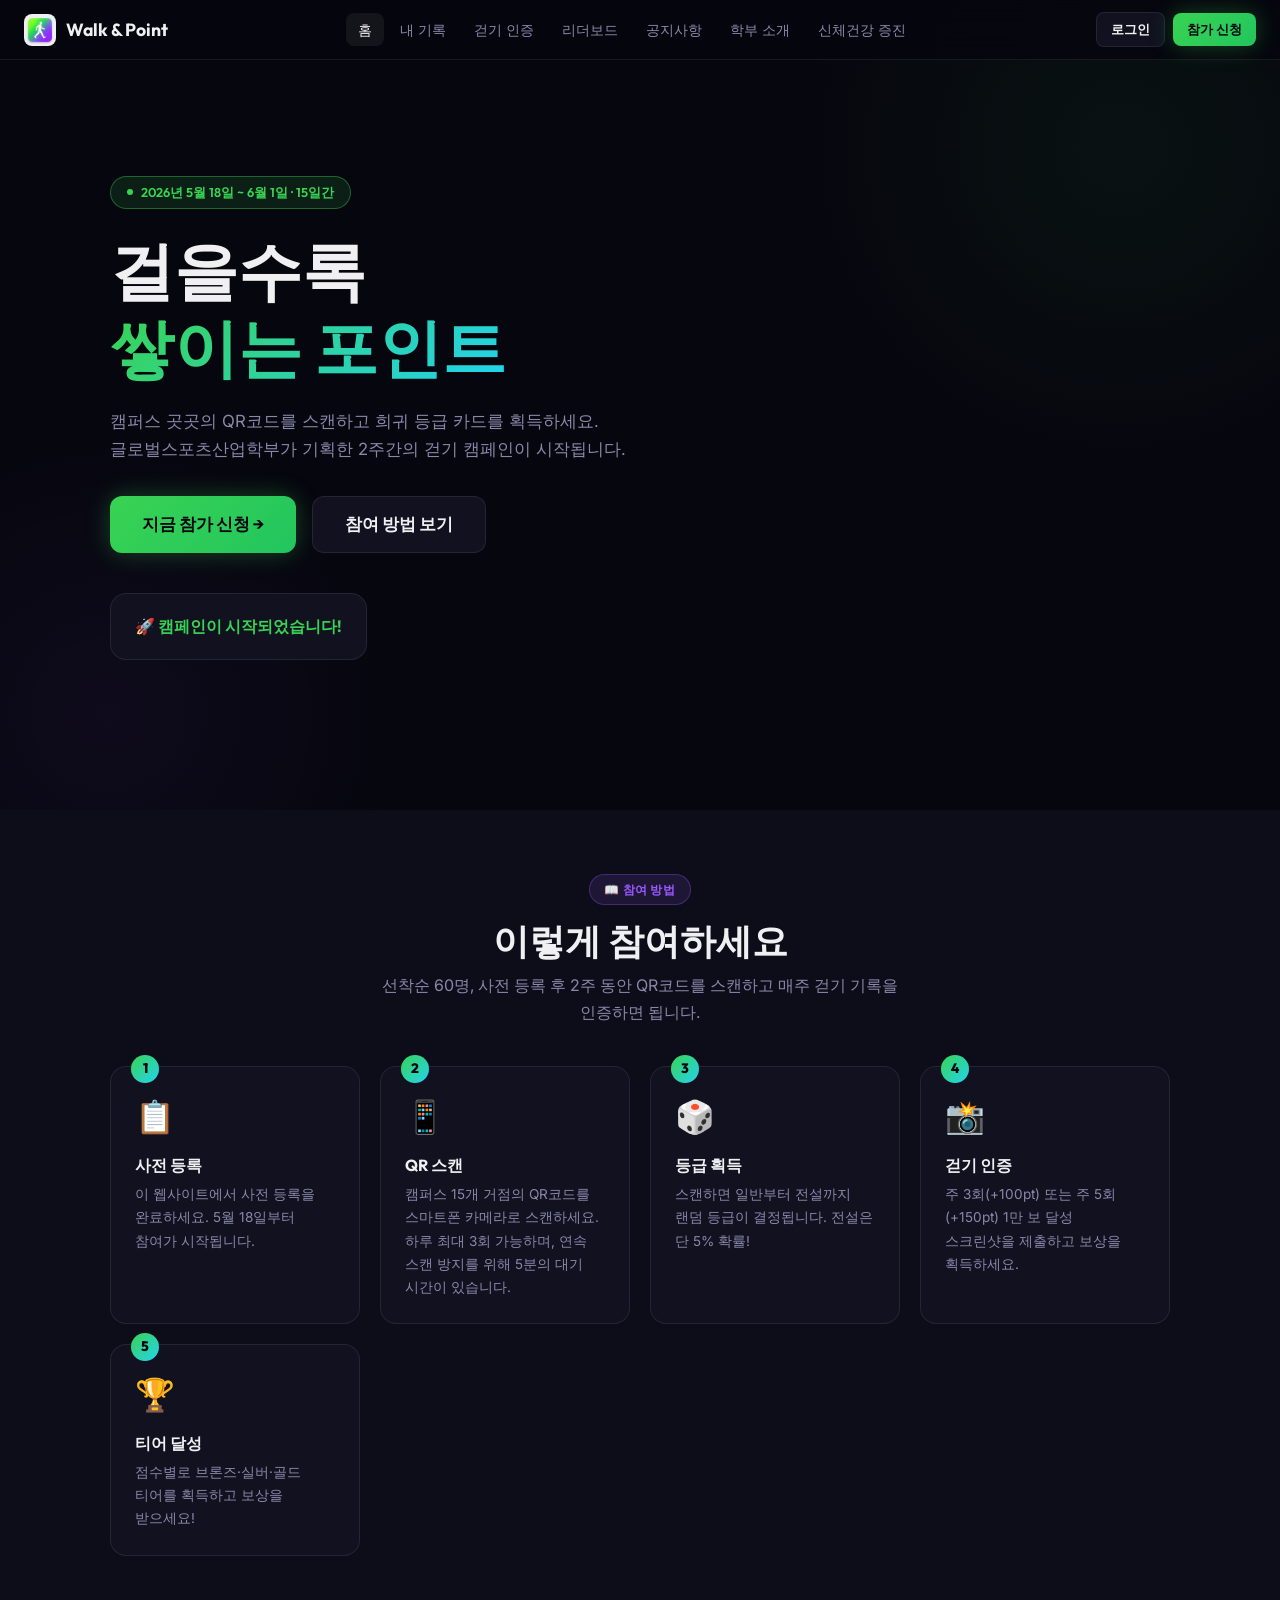
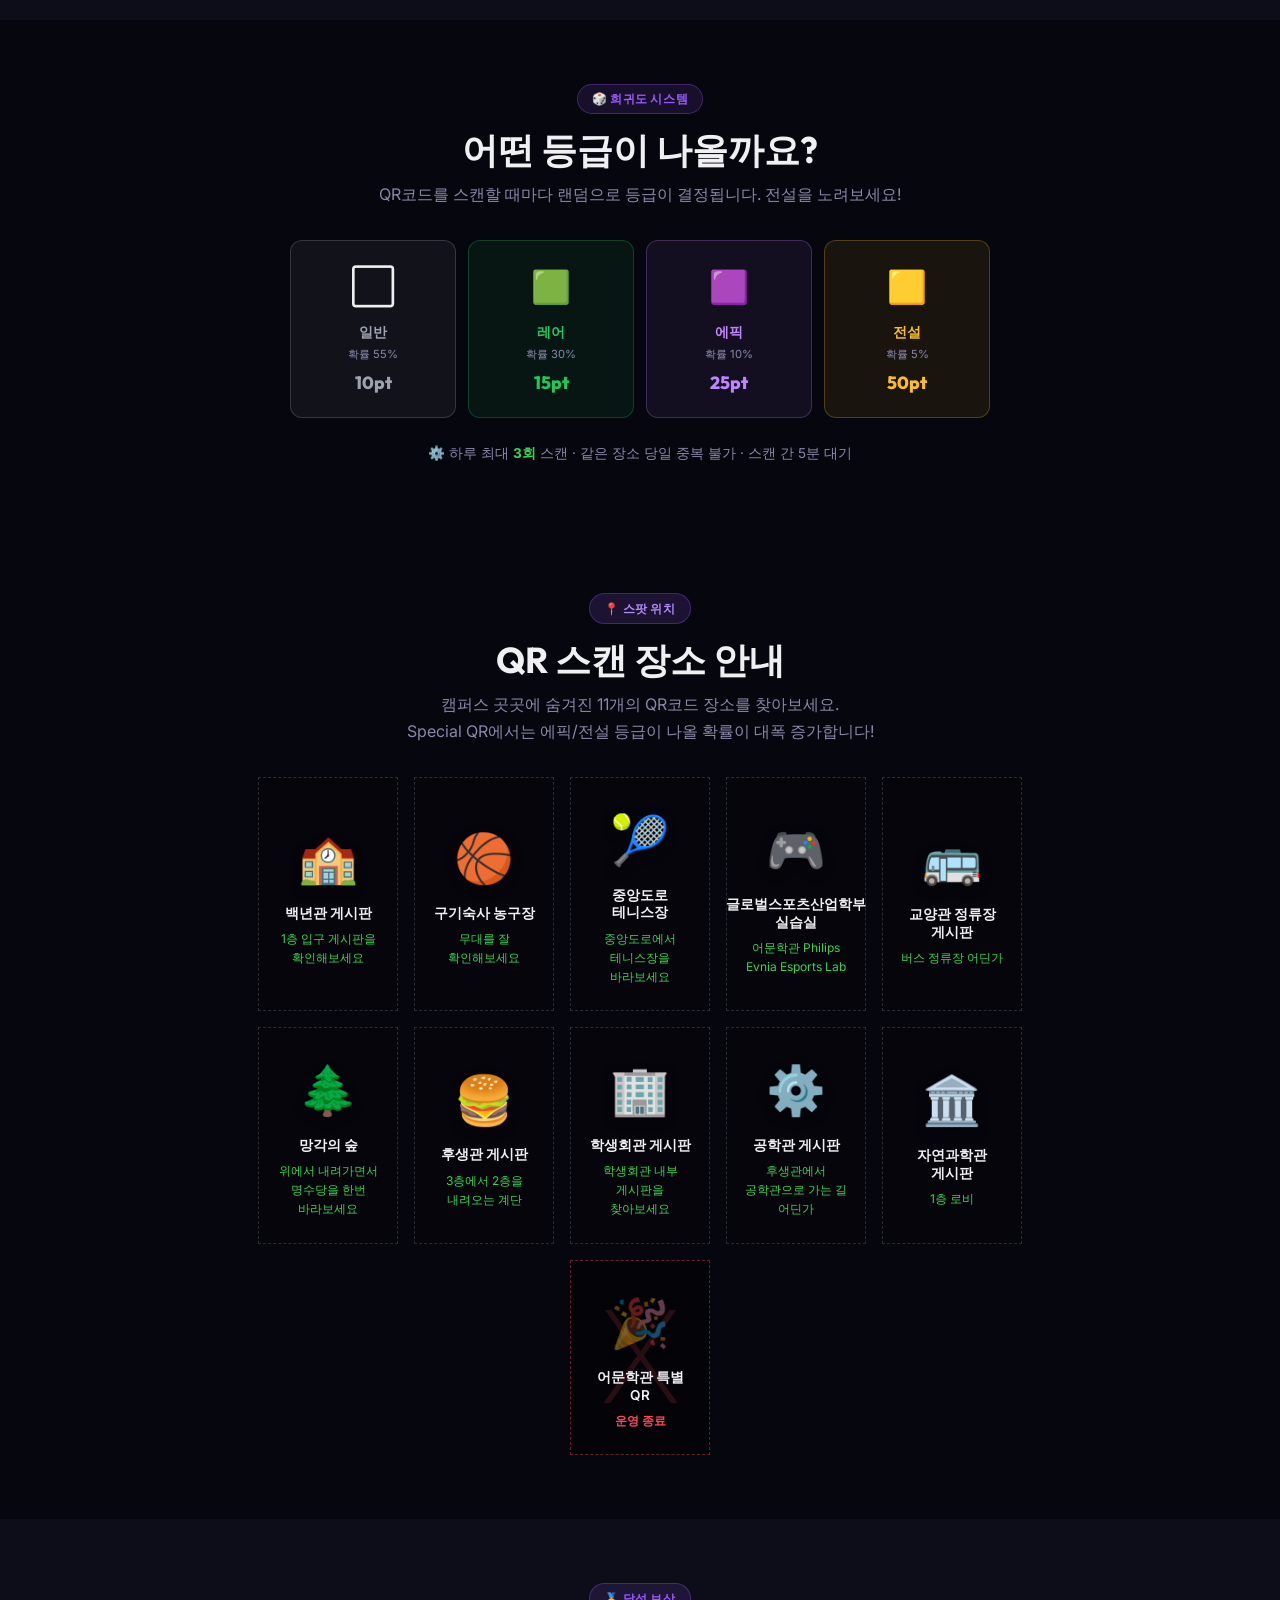
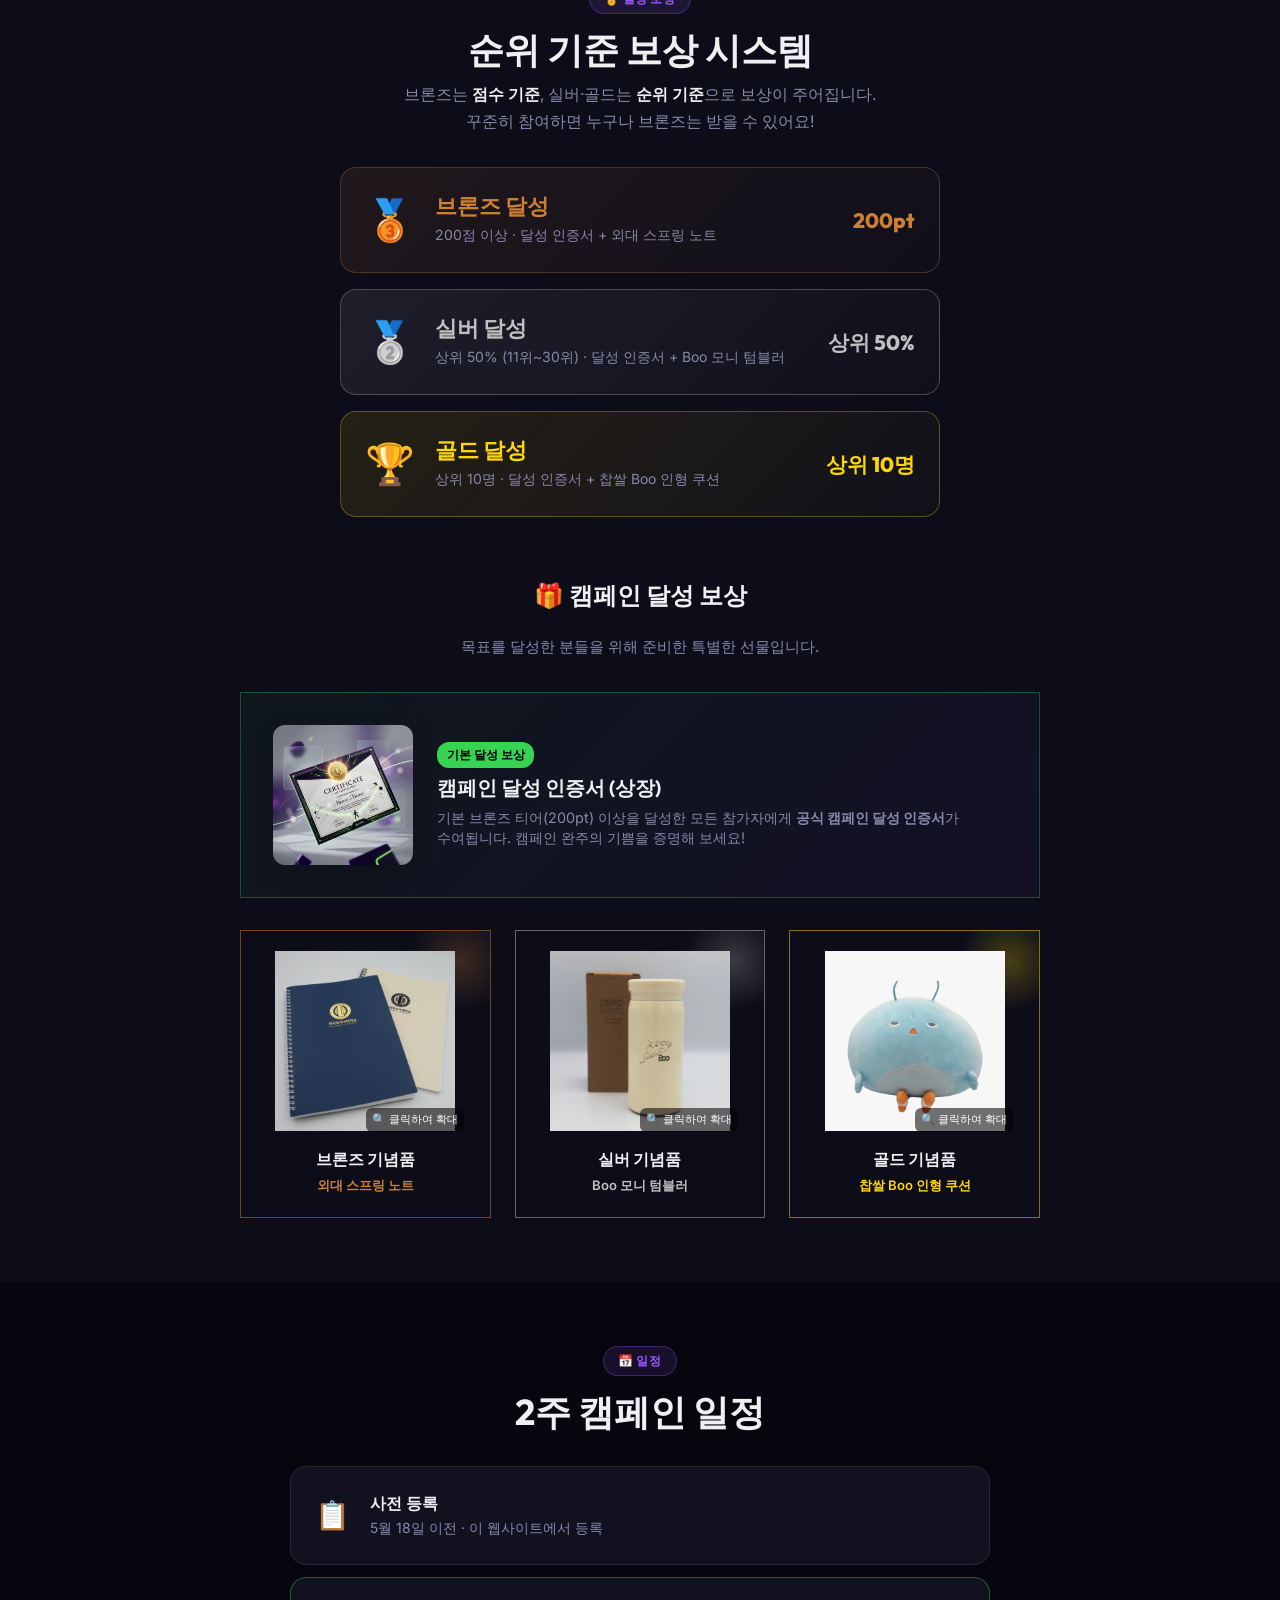
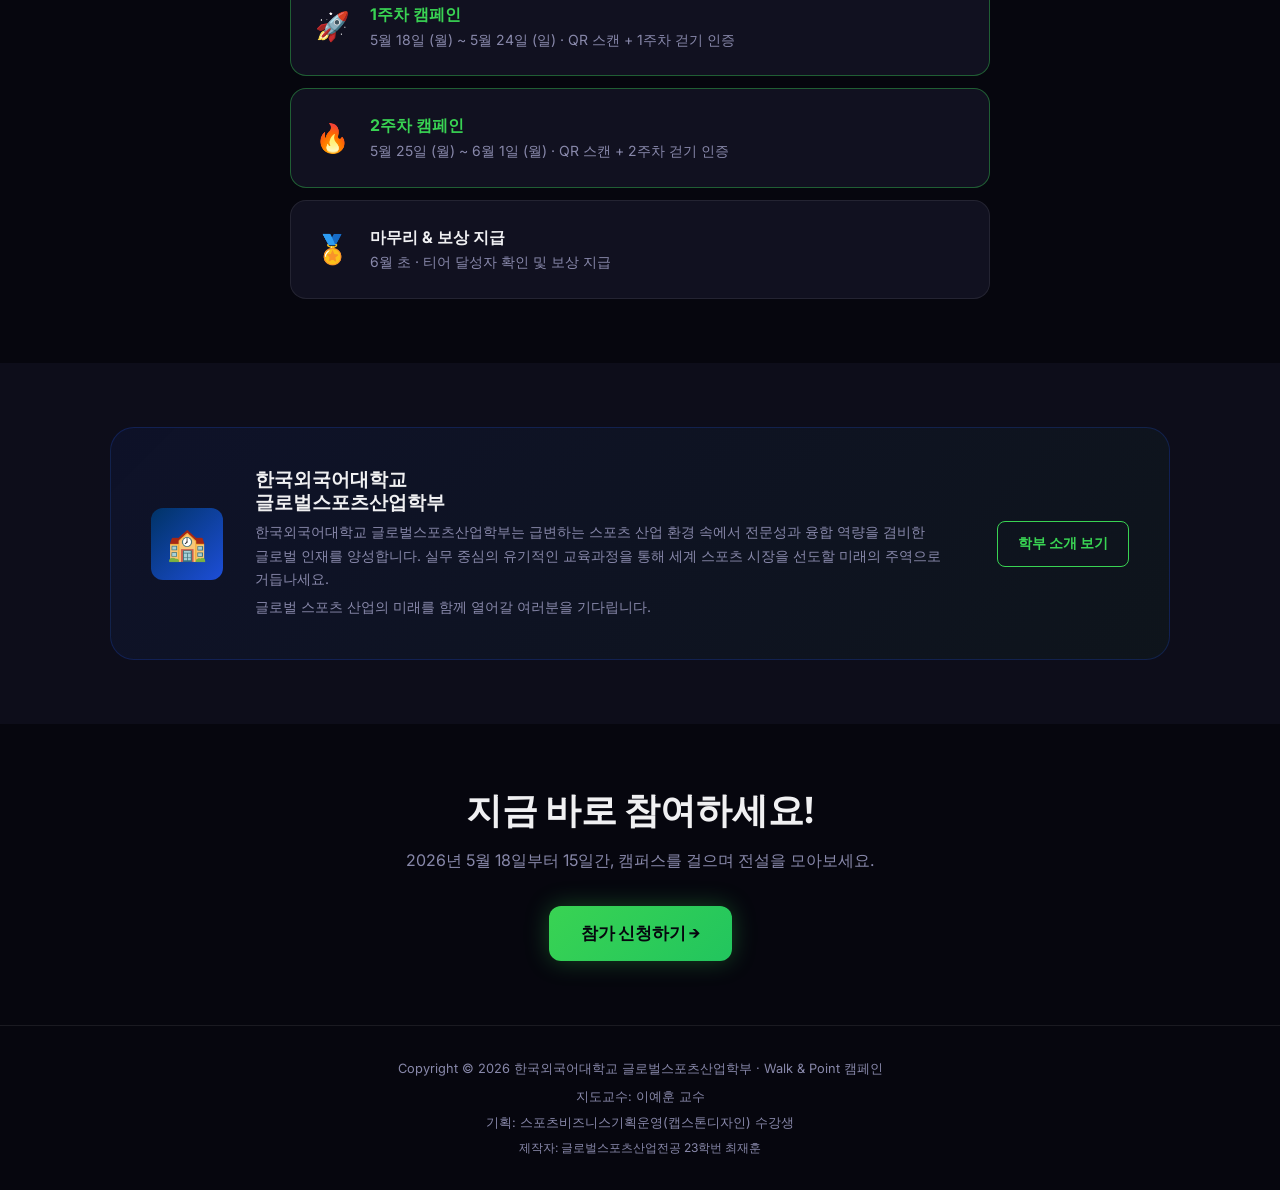
==== index.html @ 392f6599 "Extend campaign deadline from May 31st to June 1st KST" ====
<!DOCTYPE html>
<html lang="ko">

<head>
  <meta charset="UTF-8">
  <meta name="viewport" content="width=device-width, initial-scale=1.0">
  <title>Walk & Point — 글로벌스포츠산업학부 걷기 캠페인</title>
  <meta name="description" content="한국외국어대학교 글로벌스포츠산업학부가 기획한 캠퍼스 걷기 캠페인. QR코드를 모아 희귀 등급을 획득하세요!">
  <link rel="preconnect" href="https://fonts.googleapis.com">
  <link
    href="https://fonts.googleapis.com/css2?family=Outfit:wght@300;400;500;600;700;800;900&family=Inter:wght@400;500;600&display=swap"
    rel="stylesheet">
  <link rel="stylesheet" href="css/style.css">
</head>

<body>

  <!-- Navbar -->
  <nav class="navbar">
    <a href="index.html" class="nav-logo">
      <img src="assets/logo.png" alt="Walk & Point" class="nav-logo-img">
      <span>Walk &amp; Point</span>
    </a>
    <ul class="nav-links" id="nav-links">
      <li><a href="index.html">홈</a></li>
      <li><a href="dashboard.html">내 기록</a></li>
      <li><a href="proof.html">걷기 인증</a></li>
      <li><a href="participants.html">리더보드</a></li>
      <li><a href="notice.html">공지사항</a></li>
      <li><a href="about.html">학부 소개</a></li>
      <li><a href="health.html">신체건강 증진</a></li>
    </ul>
    <div class="nav-actions">
      <div id="nav-guest" style="display:flex;gap:0.5rem;align-items:center;">
        <a href="login.html" class="btn btn-secondary btn-sm">로그인</a>
        <a href="register.html" class="btn btn-primary btn-sm">참가 신청</a>
      </div>
      <div id="nav-user" class="hidden" style="display:flex;align-items:center;gap:0.75rem">
        <span class="nav-score-badge" id="nav-score">0pt</span>
        <span style="font-size:0.875rem;color:var(--text-secondary)" id="nav-name"></span>
        <button onclick="logout()" class="btn btn-secondary btn-sm">로그아웃</button>
      </div>
    </div>
    <button class="nav-toggle" id="nav-toggle" aria-label="메뉴">☰</button>
  </nav>

  <!-- Hero -->
  <section class="hero">
    <div class="container">
      <div class="hero-content">
        <div class="hero-tag">
          <span class="dot"></span>
          2026년 5월 18일 ~ 6월 1일 · 15일간
        </div>
        <h1>걸을수록<br><span class="highlight">쌓이는 포인트</span></h1>
        <p class="hero-desc">
          캠퍼스 곳곳의 QR코드를 스캔하고 희귀 등급 카드를 획득하세요.<br>
          글로벌스포츠산업학부가 기획한 2주간의 걷기 캠페인이 시작됩니다.
        </p>
        <div class="hero-actions">
          <a href="register.html" class="btn btn-primary btn-lg" id="hero-cta-btn">지금 참가 신청 →</a>
          <a href="#how-it-works" class="btn btn-secondary btn-lg">참여 방법 보기</a>
        </div>

        <!-- Countdown -->
        <div class="countdown-wrapper" id="countdown-wrapper">
          <span class="countdown-label">캠페인 시작까지</span>
          <div class="countdown-units">
            <div class="countdown-unit">
              <div class="cu-num" id="cd-days">--</div>
              <div class="cu-label">일</div>
            </div>
            <span class="countdown-sep">:</span>
            <div class="countdown-unit">
              <div class="cu-num" id="cd-hours">--</div>
              <div class="cu-label">시간</div>
            </div>
            <span class="countdown-sep">:</span>
            <div class="countdown-unit">
              <div class="cu-num" id="cd-mins">--</div>
              <div class="cu-label">분</div>
            </div>
            <span class="countdown-sep">:</span>
            <div class="countdown-unit">
              <div class="cu-num" id="cd-secs">--</div>
              <div class="cu-label">초</div>
            </div>
          </div>
        </div>
      </div>
    </div>
  </section>

  <!-- How it Works -->
  <section class="section" id="how-it-works" style="background:var(--bg-secondary)">
    <div class="container">
      <div class="section-header text-center" style="max-width:600px;margin:0 auto 2rem">
        <div class="section-tag">📖 참여 방법</div>
        <h2>이렇게 참여하세요</h2>
        <p>선착순 60명, 사전 등록 후 2주 동안 QR코드를 스캔하고 매주 걷기 기록을 인증하면 됩니다.</p>
      </div>
      <div class="how-grid">
        <div class="how-card">
          <div class="how-step">1</div>
          <div class="how-icon">📋</div>
          <h3>사전 등록</h3>
          <p>이 웹사이트에서 사전 등록을 완료하세요. 5월 18일부터 참여가 시작됩니다.</p>
        </div>
        <div class="how-card">
          <div class="how-step">2</div>
          <div class="how-icon">📱</div>
          <h3>QR 스캔</h3>
          <p>캠퍼스 15개 거점의 QR코드를 스마트폰 카메라로 스캔하세요. 하루 최대 3회 가능하며, 연속 스캔 방지를 위해 5분의 대기 시간이 있습니다.</p>
        </div>
        <div class="how-card">
          <div class="how-step">3</div>
          <div class="how-icon">🎲</div>
          <h3>등급 획득</h3>
          <p>스캔하면 일반부터 전설까지 랜덤 등급이 결정됩니다. 전설은 단 5% 확률!</p>
        </div>
        <div class="how-card">
          <div class="how-step">4</div>
          <div class="how-icon">📸</div>
          <h3>걷기 인증</h3>
          <p>주 3회(+100pt) 또는 주 5회(+150pt) 1만 보 달성 스크린샷을 제출하고 보상을 획득하세요.</p>
        </div>
        <div class="how-card">
          <div class="how-step">5</div>
          <div class="how-icon">🏆</div>
          <h3>티어 달성</h3>
          <p>점수별로 브론즈·실버·골드 티어를 획득하고 보상을 받으세요!</p>
        </div>
      </div>
    </div>
  </section>

  <!-- Rarity System -->
  <section class="section" id="rarity">
    <div class="container">
      <div class="section-header text-center" style="max-width:600px;margin:0 auto 2rem">
        <div class="section-tag">🎲 희귀도 시스템</div>
        <h2>어떤 등급이 나올까요?</h2>
        <p>QR코드를 스캔할 때마다 랜덤으로 등급이 결정됩니다. 전설을 노려보세요!</p>
      </div>
      <div class="rarity-grid">
        <div class="rarity-showcase-card rc-common">
          <span class="rc-emoji">⬜</span>
          <span class="rc-name">일반</span>
          <span class="rc-prob">확률 55%</span>
          <span class="rc-pts">10pt</span>
        </div>
        <div class="rarity-showcase-card rc-rare">
          <span class="rc-emoji">🟩</span>
          <span class="rc-name">레어</span>
          <span class="rc-prob">확률 30%</span>
          <span class="rc-pts">15pt</span>
        </div>
        <div class="rarity-showcase-card rc-epic">
          <span class="rc-emoji">🟪</span>
          <span class="rc-name">에픽</span>
          <span class="rc-prob">확률 10%</span>
          <span class="rc-pts">25pt</span>
        </div>
        <div class="rarity-showcase-card rc-legendary">
          <span class="rc-emoji">🟨</span>
          <span class="rc-name">전설</span>
          <span class="rc-prob">확률 5%</span>
          <span class="rc-pts">50pt</span>
        </div>
      </div>
      <p style="text-align:center;margin-top:1.5rem;font-size:0.85rem">
        ⚙️ 하루 최대 <strong style="color:var(--green)">3회</strong> 스캔 · 같은 장소 당일 중복 불가 · 스캔 간 5분 대기
      </p>
    </div>
  </section>

  <!-- QR Scan Locations (Teaser) -->
  <section class="section">
    <div class="container">
      <div class="section-header text-center" style="max-width:600px;margin:0 auto 2rem">
        <div class="section-tag"
          style="background:rgba(155,89,255,0.15);color:#b28cf9;border:1px solid rgba(155,89,255,0.3)">📍 스팟 위치</div>
        <h2>QR 스캔 장소 안내</h2>
        <p>캠퍼스 곳곳에 숨겨진 11개의 QR코드 장소를 찾아보세요.<br>Special QR에서는 에픽/전설 등급이 나올 확률이 대폭 증가합니다!</p>
      </div>

      <div
        style="display: flex; flex-wrap: wrap; justify-content: center; gap: 1rem; max-width: 850px; margin: 0 auto;">

        <!-- Spot 01 -->
        <div class="glass-panel"
          style="width: 140px; padding: 1.5rem 1rem; text-align: center; border: 1px dashed rgba(255,255,255,0.15); display: flex; flex-direction: column; justify-content: center; align-items: center; min-height: 130px; background: rgba(0,0,0,0.2);">
          <div style="font-size: 3rem; margin-bottom: 0.5rem; filter: drop-shadow(0 4px 6px rgba(0,0,0,0.3));">🏫</div>
          <div style="font-size: 0.85rem; font-weight: 600; color: var(--text-primary); line-height: 1.3;">백년관 게시판</div>
          <div style="font-size: 0.75rem; color: var(--green); margin-top: 0.4rem; word-break: keep-all;">1층 입구 게시판을 확인해보세요</div>
        </div>
        <!-- Spot 02 -->
        <div class="glass-panel"
          style="width: 140px; padding: 1.5rem 1rem; text-align: center; border: 1px dashed rgba(255,255,255,0.15); display: flex; flex-direction: column; justify-content: center; align-items: center; min-height: 130px; background: rgba(0,0,0,0.2);">
          <div style="font-size: 3rem; margin-bottom: 0.5rem; filter: drop-shadow(0 4px 6px rgba(0,0,0,0.3));">🏀</div>
          <div style="font-size: 0.85rem; font-weight: 600; color: var(--text-primary); line-height: 1.3;">구기숙사 농구장</div>
          <div style="font-size: 0.75rem; color: var(--green); margin-top: 0.4rem; word-break: keep-all;">무대를 잘 확인해보세요</div>
        </div>
        <!-- Spot 03 -->
        <div class="glass-panel"
          style="width: 140px; padding: 1.5rem 1rem; text-align: center; border: 1px dashed rgba(255,255,255,0.15); display: flex; flex-direction: column; justify-content: center; align-items: center; min-height: 130px; background: rgba(0,0,0,0.2);">
          <div style="font-size: 3rem; margin-bottom: 0.5rem; filter: drop-shadow(0 4px 6px rgba(0,0,0,0.3));">🎾</div>
          <div style="font-size: 0.85rem; font-weight: 600; color: var(--text-primary); line-height: 1.3;">중앙도로 테니스장</div>
          <div style="font-size: 0.75rem; color: var(--green); margin-top: 0.4rem; word-break: keep-all;">중앙도로에서 테니스장을 바라보세요</div>
        </div>
        <!-- Spot 04 -->
        <div class="glass-panel"
          style="width: 140px; padding: 1.5rem 1rem; text-align: center; border: 1px dashed rgba(255,255,255,0.15); display: flex; flex-direction: column; justify-content: center; align-items: center; min-height: 130px; background: rgba(0,0,0,0.2);">
          <div style="font-size: 3rem; margin-bottom: 0.5rem; filter: drop-shadow(0 4px 6px rgba(0,0,0,0.3));">🎮</div>
          <div style="font-size: 0.85rem; font-weight: 600; color: var(--text-primary); line-height: 1.3;">글로벌스포츠산업학부<br>실습실</div>
          <div style="font-size: 0.75rem; color: var(--green); margin-top: 0.4rem; word-break: keep-all;">어문학관 Philips Evnia Esports Lab</div>
        </div>
        <!-- Spot 05 -->
        <div class="glass-panel"
          style="width: 140px; padding: 1.5rem 1rem; text-align: center; border: 1px dashed rgba(255,255,255,0.15); display: flex; flex-direction: column; justify-content: center; align-items: center; min-height: 130px; background: rgba(0,0,0,0.2);">
          <div style="font-size: 3rem; margin-bottom: 0.5rem; filter: drop-shadow(0 4px 6px rgba(0,0,0,0.3));">🚌</div>
          <div style="font-size: 0.85rem; font-weight: 600; color: var(--text-primary); line-height: 1.3;">교양관 정류장 게시판</div>
          <div style="font-size: 0.75rem; color: var(--green); margin-top: 0.4rem; word-break: keep-all;">버스 정류장 어딘가</div>
        </div>
        <!-- Spot 06 -->
        <div class="glass-panel"
          style="width: 140px; padding: 1.5rem 1rem; text-align: center; border: 1px dashed rgba(255,255,255,0.15); display: flex; flex-direction: column; justify-content: center; align-items: center; min-height: 130px; background: rgba(0,0,0,0.2);">
          <div style="font-size: 3rem; margin-bottom: 0.5rem; filter: drop-shadow(0 4px 6px rgba(0,0,0,0.3));">🌲</div>
          <div style="font-size: 0.85rem; font-weight: 600; color: var(--text-primary); line-height: 1.3;">망각의 숲</div>
          <div style="font-size: 0.75rem; color: var(--green); margin-top: 0.4rem; word-break: keep-all;">위에서 내려가면서 명수당을 한번 바라보세요</div>
        </div>
        <!-- Spot 07 -->
        <div class="glass-panel"
          style="width: 140px; padding: 1.5rem 1rem; text-align: center; border: 1px dashed rgba(255,255,255,0.15); display: flex; flex-direction: column; justify-content: center; align-items: center; min-height: 130px; background: rgba(0,0,0,0.2);">
          <div style="font-size: 3rem; margin-bottom: 0.5rem; filter: drop-shadow(0 4px 6px rgba(0,0,0,0.3));">🍔</div>
          <div style="font-size: 0.85rem; font-weight: 600; color: var(--text-primary); line-height: 1.3;">후생관 게시판</div>
          <div style="font-size: 0.75rem; color: var(--green); margin-top: 0.4rem; word-break: keep-all;">3층에서 2층을 내려오는 계단</div>
        </div>
        <!-- Spot 08 -->
        <div class="glass-panel"
          style="width: 140px; padding: 1.5rem 1rem; text-align: center; border: 1px dashed rgba(255,255,255,0.15); display: flex; flex-direction: column; justify-content: center; align-items: center; min-height: 130px; background: rgba(0,0,0,0.2);">
          <div style="font-size: 3rem; margin-bottom: 0.5rem; filter: drop-shadow(0 4px 6px rgba(0,0,0,0.3));">🏢</div>
          <div style="font-size: 0.85rem; font-weight: 600; color: var(--text-primary); line-height: 1.3;">학생회관 게시판</div>
          <div style="font-size: 0.75rem; color: var(--green); margin-top: 0.4rem; word-break: keep-all;">학생회관 내부 게시판을 찾아보세요</div>
        </div>
        <!-- Spot 09 -->
        <div class="glass-panel"
          style="width: 140px; padding: 1.5rem 1rem; text-align: center; border: 1px dashed rgba(255,255,255,0.15); display: flex; flex-direction: column; justify-content: center; align-items: center; min-height: 130px; background: rgba(0,0,0,0.2);">
          <div style="font-size: 3rem; margin-bottom: 0.5rem; filter: drop-shadow(0 4px 6px rgba(0,0,0,0.3));">⚙️</div>
          <div style="font-size: 0.85rem; font-weight: 600; color: var(--text-primary); line-height: 1.3;">공학관 게시판</div>
          <div style="font-size: 0.75rem; color: var(--green); margin-top: 0.4rem; word-break: keep-all;">후생관에서 공학관으로 가는 길 어딘가</div>
        </div>
        <!-- Spot 10 -->
        <div class="glass-panel"
          style="width: 140px; padding: 1.5rem 1rem; text-align: center; border: 1px dashed rgba(255,255,255,0.15); display: flex; flex-direction: column; justify-content: center; align-items: center; min-height: 130px; background: rgba(0,0,0,0.2);">
          <div style="font-size: 3rem; margin-bottom: 0.5rem; filter: drop-shadow(0 4px 6px rgba(0,0,0,0.3));">🏛️</div>
          <div style="font-size: 0.85rem; font-weight: 600; color: var(--text-primary); line-height: 1.3;">자연과학관 게시판</div>
          <div style="font-size: 0.75rem; color: var(--green); margin-top: 0.4rem; word-break: keep-all;">1층 로비</div>
        </div>
        <!-- Spot 11 (Special QR - 어문학관 특별 QR) -->
        <div class="glass-panel" id="spot-11-card"
          style="position: relative; width: 140px; padding: 1.5rem 1rem; text-align: center; border: 1px dashed rgba(255,255,255,0.15); display: flex; flex-direction: column; justify-content: center; align-items: center; min-height: 130px; background: rgba(0,0,0,0.2); overflow: hidden; transition: all 0.3s ease;">
          <div id="spot-11-bg-x" style="position: absolute; font-size: 8rem; font-weight: 200; color: rgba(255,71,87,0.15); line-height: 1; pointer-events: none; user-select: none; display: none;">X</div>
          <div style="font-size: 3rem; margin-bottom: 0.5rem; filter: drop-shadow(0 4px 6px rgba(0,0,0,0.3));" id="spot-11-emoji">🔥</div>
          <div style="font-size: 0.85rem; font-weight: 600; color: var(--text-primary); line-height: 1.3; position: relative; z-index: 1;" id="spot-11-name">어문학관 특별 QR</div>
          <div style="font-size: 0.75rem; color: var(--green); font-weight: bold; margin-top: 0.4rem; word-break: keep-all; position: relative; z-index: 1;" id="spot-11-status">로딩 중...</div>
        </div>

      </div>
    </div>
  </section>

  <!-- Achievement Tiers -->

  <section class="section" style="background:var(--bg-secondary)">
    <div class="container">
      <div class="section-header text-center" style="max-width:600px;margin:0 auto 2rem">
        <div class="section-tag">🏅 달성 보상</div>
        <h2>순위 기준 보상 시스템</h2>
        <p>브론즈는 <strong style="color:var(--text-primary)">점수 기준</strong>, 실버·골드는 <strong
            style="color:var(--text-primary)">순위 기준</strong>으로 보상이 주어집니다.<br>꾸준히 참여하면 누구나 브론즈는 받을 수 있어요!</p>
      </div>
      <div style="max-width:600px;margin:0 auto;display:flex;flex-direction:column;gap:1rem">
        <div class="tier-info-card"
          style="background:linear-gradient(135deg,rgba(205,127,50,0.1),rgba(205,127,50,0.02));border:1px solid rgba(205,127,50,0.3);border-radius:16px;padding:1.25rem 1.5rem;display:flex;align-items:center;gap:1.25rem">
          <span style="font-size:2.5rem">🥉</span>
          <div>
            <h3 style="color:#cd7f32;margin-bottom:0.2rem">브론즈 달성</h3>
            <p style="margin:0;font-size:0.875rem">200점 이상 · 달성 인증서 + 외대 스프링 노트</p>
          </div>
          <span
            style="margin-left:auto;font-family:'Outfit',sans-serif;font-weight:800;font-size:1.3rem;color:#cd7f32">200pt</span>
        </div>
        <div class="tier-info-card"
          style="background:linear-gradient(135deg,rgba(192,192,192,0.1),rgba(192,192,192,0.02));border:1px solid rgba(192,192,192,0.3);border-radius:16px;padding:1.25rem 1.5rem;display:flex;align-items:center;gap:1.25rem">
          <span style="font-size:2.5rem">🥈</span>
          <div>
            <h3 style="color:#c0c0c0;margin-bottom:0.2rem">실버 달성</h3>
            <p style="margin:0;font-size:0.875rem">상위 50% (11위~30위) · 달성 인증서 + Boo 모니 텀블러</p>
          </div>
          <span
            style="margin-left:auto;font-family:'Outfit',sans-serif;font-weight:800;font-size:1.3rem;color:#c0c0c0">상위
            50%</span>
        </div>
        <div class="tier-info-card"
          style="background:linear-gradient(135deg,rgba(255,215,0,0.1),rgba(255,215,0,0.02));border:1px solid rgba(255,215,0,0.3);border-radius:16px;padding:1.25rem 1.5rem;display:flex;align-items:center;gap:1.25rem">
          <span style="font-size:2.5rem">🏆</span>
          <div>
            <h3 style="color:#ffd700;margin-bottom:0.2rem">골드 달성</h3>
            <p style="margin:0;font-size:0.875rem">상위 10명 · 달성 인증서 + 찹쌀 Boo 인형 쿠션</p>
          </div>
          <span
            style="margin-left:auto;font-family:'Outfit',sans-serif;font-weight:800;font-size:1.3rem;color:#ffd700">상위
            10명</span>
        </div>
      </div>

      <!-- Souvenirs Placeholder Section -->
      <div style="max-width:800px;margin:4rem auto 0;text-align:center;">
        <h3 style="margin-bottom: 1.5rem; color: var(--text-primary); font-size: 1.5rem;">🎁 캠페인 달성 보상</h3>
        <p style="color: var(--text-secondary); margin-bottom: 2rem; font-size: 0.95rem;">목표를 달성한 분들을 위해 준비한 특별한 선물입니다.
        </p>

        <!-- Certificate Banner -->
        <div class="glass-panel"
          style="margin-bottom: 2rem; border: 1px solid rgba(57,211,83,0.3); padding: 2rem; display: flex; align-items: center; justify-content: center; gap: 1.5rem; background: linear-gradient(135deg, rgba(57,211,83,0.05), rgba(155,89,255,0.05)); text-align: left; flex-wrap: wrap;">
          <img src="assets/certificate.png" alt="캠페인 달성 인증서"
            style="width: 140px; height: auto; border-radius: 12px; box-shadow: 0 8px 24px rgba(0,0,0,0.15); object-fit: cover;">
          <div style="flex: 1; min-width: 250px;">
            <div
              style="display: inline-block; background: var(--green); color: #000; font-size: 0.75rem; font-weight: 700; padding: 0.2rem 0.6rem; border-radius: 12px; margin-bottom: 0.5rem;">
              기본 달성 보상</div>
            <h4 style="font-size: 1.25rem; margin-bottom: 0.5rem; color: var(--text-primary);">캠페인 달성 인증서 (상장)</h4>
            <p style="font-size: 0.9rem; color: var(--text-secondary); margin: 0; line-height: 1.4;">기본 브론즈 티어(200pt)
              이상을 달성한 모든 참가자에게 <strong>공식 캠페인 달성 인증서</strong>가 수여됩니다. 캠페인 완주의 기쁨을 증명해 보세요!</p>
          </div>
        </div>

        <div style="display: grid; grid-template-columns: repeat(auto-fit, minmax(220px, 1fr)); gap: 1.5rem;">

          <!-- 브론즈: 외대 스프링 노트 실물 이미지 + 라이트박스 -->
          <div class="glass-panel"
            style="border: 1px solid rgba(205,127,50,0.5); padding: 1.25rem; display: flex; flex-direction: column; align-items: center; justify-content: center; position: relative; overflow: hidden; cursor: pointer;"
            onclick="openLightbox('assets/spring_note.jpg', '외대 스프링 노트 — 브론즈 기념품')" title="클릭하여 크게 보기">
            <div
              style="position:absolute; top:-20px; right:-20px; width:100px; height:100px; background:radial-gradient(circle, rgba(205,127,50,0.25) 0%, transparent 70%);">
            </div>
            <div style="position:relative;width:100%;margin-bottom:0.75rem;">
              <img src="assets/spring_note.jpg" alt="외대 스프링 노트 브론즈 기념품"
                style="width:100%;max-height:180px;object-fit:contain;border-radius:10px;transition:transform 0.25s,filter 0.25s;"
                onmouseover="this.style.transform='scale(1.04)';this.style.filter='brightness(1.08)'"
                onmouseout="this.style.transform='scale(1)';this.style.filter='none'">
              <div
                style="position:absolute;bottom:6px;right:6px;background:rgba(0,0,0,0.55);border-radius:6px;padding:3px 6px;font-size:0.7rem;color:#fff;pointer-events:none;">
                🔍 클릭하여 확대</div>
            </div>
            <h4 style="margin-bottom:0.3rem;color:var(--text-primary);">브론즈 기념품</h4>
            <p style="font-size:0.82rem;color:#cd7f32;font-weight:600;margin:0;">외대 스프링 노트</p>
          </div>

          <!-- 실버: Boo 모니 텀블러 실물 이미지 + 라이트박스 -->
          <div class="glass-panel"
            style="border: 1px solid rgba(192,192,192,0.5); padding: 1.25rem; display: flex; flex-direction: column; align-items: center; justify-content: center; position: relative; overflow: hidden; cursor: pointer;"
            onclick="openLightbox('assets/tumbler.jpg', 'Boo 모니 텀블러 — 실버 기념품')" title="클릭하여 크게 보기">
            <div
              style="position:absolute; top:-20px; right:-20px; width:100px; height:100px; background:radial-gradient(circle, rgba(192,192,192,0.25) 0%, transparent 70%);">
            </div>
            <div style="position:relative;width:100%;margin-bottom:0.75rem;">
              <img src="assets/tumbler.jpg" alt="Boo 모니 텀블러 실버 기념품"
                style="width:100%;max-height:180px;object-fit:contain;border-radius:10px;transition:transform 0.25s,filter 0.25s;"
                onmouseover="this.style.transform='scale(1.04)';this.style.filter='brightness(1.08)'"
                onmouseout="this.style.transform='scale(1)';this.style.filter='none'">
              <div
                style="position:absolute;bottom:6px;right:6px;background:rgba(0,0,0,0.55);border-radius:6px;padding:3px 6px;font-size:0.7rem;color:#fff;pointer-events:none;">
                🔍 클릭하여 확대</div>
            </div>
            <h4 style="margin-bottom:0.3rem;color:var(--text-primary);">실버 기념품</h4>
            <p style="font-size:0.82rem;color:#c0c0c0;font-weight:600;margin:0;">Boo 모니 텀블러</p>
          </div>

          <!-- 골드: 찹쌀 Boo 인형 쿠션 실물 이미지 + 라이트박스 -->
          <div class="glass-panel"
            style="border: 1px solid rgba(255,215,0,0.5); padding: 1.25rem; display: flex; flex-direction: column; align-items: center; justify-content: center; position: relative; overflow: hidden; cursor: pointer;"
            onclick="openLightbox('assets/cushion.jpg', '찹쌀 Boo 인형 쿠션 — 골드 기념품')" title="클릭하여 크게 보기">
            <div
              style="position:absolute; top:-20px; right:-20px; width:100px; height:100px; background:radial-gradient(circle, rgba(255,215,0,0.25) 0%, transparent 70%);">
            </div>
            <div style="position:relative;width:100%;margin-bottom:0.75rem;">
              <img src="assets/cushion.jpg" alt="찹쌀 Boo 인형 쿠션 골드 기념품"
                style="width:100%;max-height:180px;object-fit:contain;border-radius:10px;transition:transform 0.25s,filter 0.25s;"
                onmouseover="this.style.transform='scale(1.04)';this.style.filter='brightness(1.08)'"
                onmouseout="this.style.transform='scale(1)';this.style.filter='none'">
              <div
                style="position:absolute;bottom:6px;right:6px;background:rgba(0,0,0,0.55);border-radius:6px;padding:3px 6px;font-size:0.7rem;color:#fff;pointer-events:none;">
                🔍 클릭하여 확대</div>
            </div>
            <h4 style="margin-bottom:0.3rem;color:var(--text-primary);">골드 기념품</h4>
            <p style="font-size:0.82rem;color:#ffd700;font-weight:600;margin:0;">찹쌀 Boo 인형 쿠션</p>
          </div>

        </div>

        <!-- 라이트박스 오버레이 -->
        <div id="lightbox-overlay" onclick="closeLightbox()" style="
          display:none;position:fixed;inset:0;z-index:9999;
          background:rgba(0,0,0,0.88);
          align-items:center;justify-content:center;
          cursor:zoom-out;backdrop-filter:blur(6px);">
          <div style="position:relative;max-width:90vw;max-height:90vh;" onclick="event.stopPropagation()">
            <img id="lightbox-img" src="" alt=""
              style="max-width:90vw;max-height:82vh;object-fit:contain;border-radius:16px;box-shadow:0 24px 80px rgba(0,0,0,0.6);animation:lbFadeIn 0.25s ease;">
            <p id="lightbox-caption"
              style="text-align:center;color:rgba(255,255,255,0.75);font-size:0.9rem;margin-top:0.75rem;"></p>
            <button onclick="closeLightbox()" style="
              position:absolute;top:-14px;right:-14px;
              width:32px;height:32px;border-radius:50%;
              background:#333;border:2px solid rgba(255,255,255,0.2);
              color:#fff;font-size:1rem;cursor:pointer;
              display:flex;align-items:center;justify-content:center;line-height:1;">✕</button>
          </div>
        </div>
        <style>
          @keyframes lbFadeIn {
            from {
              opacity: 0;
              transform: scale(0.92);
            }

            to {
              opacity: 1;
              transform: scale(1);
            }
          }
        </style>

      </div>
    </div>
  </section>

  <!-- Schedule -->
  <section class="section">
    <div class="container">
      <div class="section-header text-center" style="max-width:560px;margin:0 auto 2rem">
        <div class="section-tag">📅 일정</div>
        <h2>2주 캠페인 일정</h2>
      </div>
      <div style="max-width:700px;margin:0 auto;display:flex;flex-direction:column;gap:0.75rem">
        <div class="card" style="display:flex;align-items:center;gap:1.25rem">
          <span style="font-size:1.75rem;flex-shrink:0">📋</span>
          <div><strong>사전 등록</strong>
            <p style="margin:0;font-size:0.875rem">5월 18일 이전 · 이 웹사이트에서 등록</p>
          </div>
        </div>
        <div class="card" style="display:flex;align-items:center;gap:1.25rem;border-color:var(--border-active)">
          <span style="font-size:1.75rem;flex-shrink:0">🚀</span>
          <div><strong style="color:var(--green)">1주차 캠페인</strong>
            <p style="margin:0;font-size:0.875rem">5월 18일 (월) ~ 5월 24일 (일) · QR 스캔 + 1주차 걷기 인증</p>
          </div>
        </div>
        <div class="card" style="display:flex;align-items:center;gap:1.25rem;border-color:var(--border-active)">
          <span style="font-size:1.75rem;flex-shrink:0">🔥</span>
          <div><strong style="color:var(--green)">2주차 캠페인</strong>
            <p style="margin:0;font-size:0.875rem">5월 25일 (월) ~ 6월 1일 (월) · QR 스캔 + 2주차 걷기 인증</p>
          </div>
        </div>
        <div class="card" style="display:flex;align-items:center;gap:1.25rem">
          <span style="font-size:1.75rem;flex-shrink:0">🏅</span>
          <div><strong>마무리 & 보상 지급</strong>
            <p style="margin:0;font-size:0.875rem">6월 초 · 티어 달성자 확인 및 보상 지급</p>
          </div>
        </div>
      </div>
    </div>
  </section>

  <!-- Faculty Promo -->
  <section class="section" style="background:var(--bg-secondary)">
    <div class="container">
      <div class="faculty-banner">
        <div class="faculty-logo">🏫</div>
        <div class="faculty-info" style="flex:1">
          <h3>한국외국어대학교<br>글로벌스포츠산업학부</h3>
          <p>한국외국어대학교 글로벌스포츠산업학부는 급변하는 스포츠 산업 환경 속에서 전문성과 융합 역량을 겸비한 글로벌 인재를 양성합니다. 실무 중심의 유기적인 교육과정을 통해 세계 스포츠 시장을 선도할
            미래의 주역으로 거듭나세요.</p>
          <p class="faculty-sub">글로벌 스포츠 산업의 미래를 함께 열어갈 여러분을 기다립니다.</p>
        </div>
        <a href="about.html" class="btn btn-outline" style="flex-shrink:0">학부 소개 보기</a>
      </div>
    </div>
  </section>

  <!-- CTA -->
  <section class="section">
    <div class="container" style="text-align:center">
      <h2 style="margin-bottom:1rem">지금 바로 참여하세요!</h2>
      <p style="margin-bottom:2rem;max-width:480px;margin-left:auto;margin-right:auto">
        2026년 5월 18일부터 15일간, 캠퍼스를 걸으며 전설을 모아보세요.
      </p>
      <a href="register.html" class="btn btn-primary btn-lg">참가 신청하기 →</a>
    </div>
  </section>

  <footer>
    <div class="container">
      <p>Copyright © 2026 한국외국어대학교 글로벌스포츠산업학부 · Walk &amp; Point 캠페인</p>
      <p style="margin-top:0.375rem">지도교수: 이예훈 교수</p>
      <p style="margin-top:0.25rem">기획: 스포츠비즈니스기획운영(캡스톤디자인) 수강생</p>
      <p style="margin-top:0.25rem;font-size:0.75rem;color:var(--text-secondary)">제작자: 글로벌스포츠산업전공 23학번 최재훈</p>
    </div>
  </footer>

  <!-- 우천 특별 이벤트 모달 -->
  <div class="modal-overlay" id="rainy-day-modal" style="display: none; z-index: 10000;">
    <div class="modal" style="max-width: 440px;">
      <button class="modal-close" id="rainy-day-modal-close">×</button>
      <h2 style="font-size: 1.4rem; font-weight: 800; margin-bottom: 1.25rem; text-align: center; color: var(--text-primary);">🌧️ 우천 특별 QR 인증 이벤트</h2>
      <div style="font-size: 0.875rem; line-height: 1.6; color: var(--text-secondary); margin-bottom: 1.5rem;">
        <p style="margin-bottom: 1rem; font-weight: 500;">안녕하세요.<br>오늘처럼 비가 오는 날에도 건강을 위한 발걸음을 멈추지 않는 여러분을 위해 특별한 이벤트를 준비했습니다!</p>
        
        <div style="background: rgba(255,255,255,0.03); border: 1px solid rgba(255,255,255,0.08); border-radius: 12px; padding: 1rem; margin-bottom: 1rem;">
          <div style="margin-bottom: 0.5rem;"><strong style="color: var(--text-primary); font-weight: 600;">🌧️ 이벤트 일자:</strong> 당일 5mm 이상 우천 시</div>
          <div><strong style="color: var(--text-primary); font-weight: 600;">🎁 이벤트 혜택:</strong> 야외 QR 1회 이상 스캔 시 10~20p 추가 적립</div>
        </div>
        
        <p style="margin-bottom: 0.5rem; font-weight: 600; color: var(--text-primary);">스캔 가능한 야외 QR 위치 (총 5곳):</p>
        <div style="display: grid; grid-template-columns: 1fr 1fr; gap: 0.5rem; margin-bottom: 1.25rem; background: rgba(0,0,0,0.15); padding: 0.75rem; border-radius: 8px;">
          <div>📍 백년관 게시판</div>
          <div>📍 구기숙사 농구장</div>
          <div>📍 중앙도로 테니스장</div>
          <div>📍 망각의 숲</div>
          <div style="grid-column: span 2;">📍 교양관 정류장 게시판</div>
        </div>
        
        <p style="font-size: 0.8rem; color: var(--text-secondary); margin-bottom: 0.25rem; word-break: keep-all;">* 야외 QR을 한번 이상 스캔 시 추가 획득 기회를 제공합니다.</p>
        <p style="font-size: 0.8rem; color: var(--text-secondary); word-break: keep-all;">* 이벤트 이전에 야외 QR을 스캔하신 분은 메인 페이지에서 추가 팝업을 통해 확인 가능하니 참고 바랍니다.</p>
      </div>
      
      <div id="rainy-day-action-area" style="text-align: center;">
        <button class="btn btn-outline" style="width: 100%;" id="rainy-day-modal-ok">확인</button>
      </div>
    </div>
  </div>

  <!-- Firebase -->
  <script src="https://www.gstatic.com/firebasejs/9.22.2/firebase-app-compat.js"></script>
  <script src="https://www.gstatic.com/firebasejs/9.22.2/firebase-auth-compat.js"></script>
  <script src="https://www.gstatic.com/firebasejs/9.22.2/firebase-firestore-compat.js"></script>
  <script src="https://www.gstatic.com/firebasejs/9.22.2/firebase-storage-compat.js"></script>
  <script src="js/firebase-config.js"></script>
  <script src="js/app.js"></script>
  <script>
    // Countdown Timer
    function updateCountdown() {
      const target = new Date("2026-05-18T00:00:00+09:00");
      const now = new Date();
      const diff = target - now;

      if (diff <= 0) {
        document.getElementById("countdown-wrapper").innerHTML =
          `<span style="color:var(--green);font-family:'Outfit',sans-serif;font-weight:700">🚀 캠페인이 시작되었습니다!</span>`;
        return;
      }

      const d = Math.floor(diff / 86400000);
      const h = Math.floor((diff % 86400000) / 3600000);
      const m = Math.floor((diff % 3600000) / 60000);
      const s = Math.floor((diff % 60000) / 1000);

      const pad = (n) => String(n).padStart(2, "0");
      document.getElementById("cd-days").textContent = pad(d);
      document.getElementById("cd-hours").textContent = pad(h);
      document.getElementById("cd-mins").textContent = pad(m);
      document.getElementById("cd-secs").textContent = pad(s);
    }
    updateCountdown();
    setInterval(updateCountdown, 1000);

    // ── 라이트박스 ──
    function openLightbox(src, caption) {
      const overlay = document.getElementById('lightbox-overlay');
      document.getElementById('lightbox-img').src = src;
      document.getElementById('lightbox-caption').textContent = caption || '';
      overlay.style.display = 'flex';
      document.body.style.overflow = 'hidden';
    }
    function closeLightbox() {
      document.getElementById('lightbox-overlay').style.display = 'none';
      document.body.style.overflow = '';
    }
    document.addEventListener('keydown', function (e) {
      if (e.key === 'Escape') closeLightbox();
    });

    // ── 우천 특별 이벤트 모달 제어 ──
    async function initRainyDayEvent() {
      // 오늘이 이벤트 날짜인지 확인
      const todayStr = getKSTDateString();
      const RAINY_DAY_DATES = ["2026-05-20", "2026-05-21"];
      if (!RAINY_DAY_DATES.includes(todayStr)) return;

      const modalOverlay = document.getElementById("rainy-day-modal");
      if (!modalOverlay) return;

      const actionArea = document.getElementById("rainy-day-action-area");
      const closeBtn = document.getElementById("rainy-day-modal-close");
      
      const closeModal = () => {
        const checkbox = document.getElementById("rainy-day-dont-show-checkbox");
        if (checkbox && checkbox.checked) {
          localStorage.setItem("rainy_day_dismissed_" + todayStr, "true");
        }
        modalOverlay.style.display = "none";
        document.body.style.overflow = "";
      };
      
      closeBtn.addEventListener("click", closeModal);
      modalOverlay.addEventListener("click", (e) => {
        if (e.target === modalOverlay) closeModal();
      });

      // 사용자 로그인 및 조건 충족 상태 로직
      auth.onAuthStateChanged(async (user) => {
        const isDismissed = localStorage.getItem("rainy_day_dismissed_" + todayStr) === "true";

        if (!user) {
          if (isDismissed) return; // 오늘 하루 보지 않기 상태이면 팝업 제외

          // 로그인하지 않은 경우: 정보 알림 팝업 및 로그인 유도
          actionArea.innerHTML = `
            <a href="login.html?redirect=index.html" class="btn btn-primary" style="width: 100%; margin-bottom: 0.75rem; text-align: center; display: block; box-sizing: border-box;">로그인하고 혜택 받기</a>
            <div style="display: flex; align-items: center; justify-content: space-between; margin-top: 0.5rem; width: 100%;">
              <label style="display: flex; align-items: center; gap: 0.375rem; font-size: 0.8rem; color: var(--text-secondary); cursor: pointer; user-select: none;">
                <input type="checkbox" id="rainy-day-dont-show-checkbox" style="cursor: pointer; width: 14px; height: 14px; margin: 0;">
                오늘 하루 보지 않기
              </label>
              <button class="btn btn-outline btn-sm" id="rainy-day-close-action" style="padding: 0.375rem 1rem; font-size: 0.8rem; margin: 0;">닫기</button>
            </div>
          `;
          document.getElementById("rainy-day-close-action").addEventListener("click", closeModal);
          
          modalOverlay.style.display = "flex";
          document.body.style.overflow = "hidden";
          return;
        }

        // 로그인한 경우: 우천 보너스 상태 체크
        try {
          const status = await checkRainyDayStatus(user);
          
          if (status.claimed) {
            // 이미 보상을 받은 상태: 팝업을 띄우지 않음
            return;
          }

          if (status.hasScannedOutdoor) {
            // 스캔 완료 상태: 보상받기 버튼 노출 및 모달 자동 팝업 (보상 수령은 "오늘 하루 보지 않기" 유무와 관계없이 노출)
            actionArea.innerHTML = `
              <div style="background: rgba(57,211,83,0.1); padding: 0.75rem; border-radius: 8px; margin-bottom: 1rem; border: 1px solid rgba(57,211,83,0.2); font-size: 0.85rem;">
                <span style="font-size: 0.85rem; color: var(--green); font-weight: 600;">🎉 조건 달성! 오늘 야외 QR을 스캔하셨습니다.</span>
              </div>
              <button class="btn btn-primary" id="claim-rainy-btn" style="width: 100%; font-weight: 700; background: linear-gradient(135deg, #10b981, #059669); border: none; box-shadow: 0 4px 15px rgba(16,185,129,0.3);">🎁 추가 포인트 받기</button>
            `;
            
            modalOverlay.style.display = "flex";
            document.body.style.overflow = "hidden";

            document.getElementById("claim-rainy-btn").addEventListener("click", async () => {
              const btn = document.getElementById("claim-rainy-btn");
              btn.disabled = true;
              btn.textContent = "적립 중...";
              
              const res = await claimRainyDayBonus(user);
              if (res.success) {
                actionArea.innerHTML = `
                  <div style="background: rgba(57,211,83,0.1); padding: 1.5rem; border-radius: 12px; margin-bottom: 1.5rem; border: 1px solid rgba(57,211,83,0.2);">
                    <span style="font-size: 0.85rem; color: var(--green); font-weight: 600;">🌧️ 우천 특별 보너스 적립 성공!</span>
                    <div style="font-family: 'Outfit', sans-serif; font-size: 2.5rem; font-weight: 900; color: var(--green); margin-top: 0.5rem;">+${res.points}pt</div>
                  </div>
                  <button class="btn btn-primary" style="width: 100%;" id="rainy-day-success-ok">확인</button>
                `;
                document.getElementById("rainy-day-success-ok").addEventListener("click", () => {
                  closeModal();
                  // 네비바 점수 갱신
                  updateNavState();
                });
              } else {
                showToast("포인트 적립에 실패했습니다: " + res.error, "error");
                btn.disabled = false;
                btn.textContent = "🎁 추가 포인트 받기";
              }
            });
          } else {
            // 로그인했고 보상 안 받았지만 스캔 안 한 상태: 안내 팝업 및 닫기 버튼
            if (isDismissed) return;

            actionArea.innerHTML = `
              <div style="background: rgba(255,193,7,0.1); padding: 0.75rem; border-radius: 8px; margin-bottom: 1rem; border: 1px solid rgba(255,193,7,0.2); font-size: 0.85rem; color: #ffb300; line-height:1.4;">
                야외 QR 중 한 곳 이상을 먼저 스캔하시면 보너스 획득이 가능합니다!
              </div>
              <div style="display: flex; align-items: center; justify-content: space-between; margin-top: 0.5rem; width: 100%;">
                <label style="display: flex; align-items: center; gap: 0.375rem; font-size: 0.8rem; color: var(--text-secondary); cursor: pointer; user-select: none;">
                  <input type="checkbox" id="rainy-day-dont-show-checkbox" style="cursor: pointer; width: 14px; height: 14px; margin: 0;">
                  오늘 하루 보지 않기
                </label>
                <button class="btn btn-outline btn-sm" id="rainy-day-close-action" style="padding: 0.375rem 1rem; font-size: 0.8rem; margin: 0;">확인</button>
              </div>
            `;
            document.getElementById("rainy-day-close-action").addEventListener("click", closeModal);
            
            modalOverlay.style.display = "flex";
            document.body.style.overflow = "hidden";
          }
        } catch (err) {
          console.error(err);
        }
      });
    }

    initRainyDayEvent();

    // ── 어문학관 특별 QR 홈화면 실시간 상태 표시 ──
    function updateSpecialQRCardStatus() {
      const card = document.getElementById("spot-11-card");
      const bgX = document.getElementById("spot-11-bg-x");
      const emoji = document.getElementById("spot-11-emoji");
      const statusText = document.getElementById("spot-11-status");
      if (!card || !statusText) return;

      const now = new Date();
      const openTime = new Date("2026-05-27T11:00:00+09:00");
      const closeTime = new Date("2026-05-28T22:00:00+09:00");

      if (now < openTime) {
        card.style.border = "1px dashed rgba(251,191,36,0.5)";
        if (bgX) bgX.style.display = "none";
        if (emoji) { emoji.style.opacity = "0.7"; emoji.textContent = "⏳"; }
        statusText.textContent = "11시 운영 예정";
        statusText.style.color = "#fbbf24";
      } else if (now >= openTime && now <= closeTime) {
        card.style.border = "1px solid var(--green)";
        card.style.background = "rgba(57,211,83,0.08)";
        if (bgX) bgX.style.display = "none";
        if (emoji) { emoji.style.opacity = "1"; emoji.textContent = "🔥"; }
        statusText.textContent = "진행 중 🔥";
        statusText.style.color = "var(--green)";
      } else {
        card.style.border = "1px dashed rgba(255,71,87,0.4)";
        card.style.background = "rgba(0,0,0,0.4)";
        if (bgX) bgX.style.display = "block";
        if (emoji) { emoji.style.opacity = "0.4"; emoji.textContent = "🎉"; }
        statusText.textContent = "운영 종료";
        statusText.style.color = "#ff4757";
      }
    }
    updateSpecialQRCardStatus();
    setInterval(updateSpecialQRCardStatus, 10000);
  </script>
</body>

</html>
---- css/style.css ----
/* ============================================================
   Walk & Point Challenge — Global Sport Industry
   한국외국어대학교 글로벌스포츠산업학부
   ============================================================ */

@import url('https://fonts.googleapis.com/css2?family=Outfit:wght@300;400;500;600;700;800;900&family=Inter:wght@400;500;600&display=swap');

/* === CSS Variables === */
:root {
  --bg-primary: #06060e;
  --bg-secondary: #0d0d1a;
  --bg-card: #111120;
  --bg-card-hover: #161628;
  --border: rgba(255, 255, 255, 0.08);
  --border-active: rgba(57, 211, 83, 0.4);

  --green: #39d353;
  --green-dark: #22a83c;
  --green-glow: rgba(57, 211, 83, 0.12);
  --purple: #9b59ff;
  --purple-glow: rgba(155, 89, 255, 0.12);
  --cyan: #22d3ee;
  --blue: #1d4ed8;

  --text-primary: #f0f0f2;
  --text-secondary: #8888aa;

  --common: #9ca3af;
  --rare: #22c55e;
  --uncommon: #60a5fa;
  --epic: #c084fc;
  --legendary: #fbbf24;

  --radius-sm: 8px;
  --radius-md: 12px;
  --radius-lg: 16px;
  --radius-xl: 24px;
  --radius-full: 9999px;

  --transition: all 0.2s ease;
  --transition-slow: all 0.4s ease;
  --shadow-card: 0 4px 24px rgba(0, 0, 0, 0.4);
  --shadow-green: 0 0 24px rgba(57, 211, 83, 0.3);
}

/* === Reset === */
*,
*::before,
*::after {
  box-sizing: border-box;
  margin: 0;
  padding: 0;
}

html {
  scroll-behavior: smooth;
}

body {
  font-family: 'Inter', sans-serif;
  background: var(--bg-primary);
  color: var(--text-primary);
  line-height: 1.6;
  min-height: 100vh;
  overflow-x: hidden;
  word-break: keep-all;
}

h1,
h2,
h3,
h4,
h5,
h6 {
  font-family: 'Outfit', sans-serif;
  line-height: 1.2;
  font-weight: 700;
}

h1 {
  font-size: clamp(2rem, 5vw, 3.5rem);
}

h2 {
  font-size: clamp(1.5rem, 3vw, 2.25rem);
}

h3 {
  font-size: clamp(1.1rem, 2vw, 1.4rem);
}

p {
  color: var(--text-secondary);
  line-height: 1.7;
}

a {
  color: inherit;
  text-decoration: none;
}

/* === Navbar === */
.navbar {
  position: fixed;
  top: 0;
  left: 0;
  right: 0;
  z-index: 100;
  padding: 0.75rem 1.5rem;
  background: rgba(6, 6, 14, 0.88);
  backdrop-filter: blur(20px);
  -webkit-backdrop-filter: blur(20px);
  border-bottom: 1px solid var(--border);
  display: flex;
  align-items: center;
  justify-content: space-between;
  gap: 1rem;
}

.nav-logo {
  display: flex;
  align-items: center;
  gap: 0.6rem;
  font-family: 'Outfit', sans-serif;
  font-size: 1.1rem;
  font-weight: 700;
}

.nav-logo-img {
  width: 32px;
  height: 32px;
  object-fit: contain;
  border-radius: 8px;
}

.nav-links {
  display: flex;
  align-items: center;
  gap: 0.25rem;
  list-style: none;
}

.nav-links a {
  padding: 0.5rem 0.75rem;
  border-radius: var(--radius-sm);
  color: var(--text-secondary);
  font-size: 0.875rem;
  font-weight: 500;
  transition: var(--transition);
}

.nav-links a:hover,
.nav-links a.active {
  color: var(--text-primary);
  background: rgba(255, 255, 255, 0.06);
}

.nav-actions {
  display: flex;
  align-items: center;
  gap: 0.75rem;
}

.nav-score-badge {
  background: var(--green-glow);
  border: 1px solid var(--border-active);
  color: var(--green);
  padding: 0.25rem 0.75rem;
  border-radius: var(--radius-full);
  font-size: 0.8rem;
  font-weight: 600;
  font-family: 'Outfit', sans-serif;
}

.nav-toggle {
  display: none;
  background: none;
  border: none;
  color: var(--text-primary);
  font-size: 1.5rem;
  cursor: pointer;
}

@media (max-width: 768px) {
  .nav-links {
    display: none;
  }

  .nav-toggle {
    display: block;
  }

  .nav-links.mobile-open {
    display: flex;
    flex-direction: column;
    position: fixed;
    top: 61px;
    left: 0;
    right: 0;
    background: var(--bg-secondary);
    border-bottom: 1px solid var(--border);
    padding: 0.75rem;
    gap: 0.25rem;
    align-items: stretch;
    z-index: 99;
  }

  .nav-links.mobile-open a {
    padding: 0.75rem 1rem;
  }
}

/* === Buttons === */
.btn {
  display: inline-flex;
  align-items: center;
  justify-content: center;
  gap: 0.5rem;
  padding: 0.65rem 1.25rem;
  border-radius: var(--radius-sm);
  font-family: 'Outfit', sans-serif;
  font-weight: 600;
  font-size: 0.9rem;
  border: none;
  cursor: pointer;
  transition: var(--transition);
  white-space: nowrap;
}

.btn-primary {
  background: linear-gradient(135deg, var(--green), #22c55e);
  color: #06060e;
  box-shadow: var(--shadow-green);
}

.btn-primary:hover {
  transform: translateY(-2px);
  box-shadow: 0 0 32px rgba(57, 211, 83, 0.5);
}

.btn-secondary {
  background: var(--bg-card);
  color: var(--text-primary);
  border: 1px solid var(--border);
}

.btn-secondary:hover {
  border-color: var(--border-active);
  background: var(--bg-card-hover);
}

.btn-outline {
  background: transparent;
  color: var(--green);
  border: 1.5px solid var(--green);
}

.btn-outline:hover {
  background: var(--green-glow);
}

.btn-danger {
  background: rgba(239, 68, 68, 0.12);
  color: #f87171;
  border: 1px solid rgba(239, 68, 68, 0.3);
}

.btn-danger:hover {
  background: rgba(239, 68, 68, 0.22);
}

.btn-lg {
  padding: 0.875rem 2rem;
  font-size: 1.05rem;
  border-radius: var(--radius-md);
}

.btn-sm {
  padding: 0.4rem 0.875rem;
  font-size: 0.8rem;
}

.btn:disabled {
  opacity: 0.5;
  cursor: not-allowed;
  transform: none !important;
}

/* === Cards === */
.card {
  background: var(--bg-card);
  border: 1px solid var(--border);
  border-radius: var(--radius-lg);
  padding: 1.5rem;
}

.card:hover {
  border-color: rgba(255, 255, 255, 0.12);
}

/* === Layout === */
.page-wrapper {
  min-height: 100vh;
  padding-top: 90px;
}

.container {
  width: 100%;
  max-width: 1100px;
  margin: 0 auto;
  padding: 0 1.25rem;
}

.section {
  padding: 4rem 0;
}

/* === Forms === */
.form-group {
  margin-bottom: 1.25rem;
}

.form-label {
  display: block;
  margin-bottom: 0.5rem;
  font-size: 0.875rem;
  font-weight: 500;
  color: var(--text-secondary);
}

.form-input,
.form-select,
.form-textarea {
  width: 100%;
  padding: 0.75rem 1rem;
  background: var(--bg-secondary);
  border: 1.5px solid var(--border);
  border-radius: var(--radius-sm);
  color: var(--text-primary);
  font-family: 'Inter', sans-serif;
  font-size: 0.95rem;
  transition: var(--transition);
}

.form-input:focus,
.form-select:focus,
.form-textarea:focus {
  outline: none;
  border-color: var(--green);
  box-shadow: 0 0 0 3px var(--green-glow);
}

.form-input::placeholder {
  color: var(--text-secondary);
  opacity: 0.6;
}

.form-select {
  appearance: none;
  background-image: url("data:image/svg+xml,%3Csvg xmlns='http://www.w3.org/2000/svg' width='12' height='8'%3E%3Cpath d='M1 1l5 5 5-5' stroke='%238888aa' stroke-width='1.5' fill='none' stroke-linecap='round'/%3E%3C/svg%3E");
  background-repeat: no-repeat;
  background-position: right 1rem center;
  padding-right: 2.5rem;
}

.form-error {
  color: #f87171;
  font-size: 0.8rem;
  margin-top: 0.35rem;
}

.form-row {
  display: grid;
  grid-template-columns: 1fr 1fr;
  gap: 1rem;
}

@media (max-width: 480px) {
  .form-row {
    grid-template-columns: 1fr;
  }
}

/* === Rarity Badges === */
.rarity-badge {
  display: inline-flex;
  align-items: center;
  gap: 0.3rem;
  padding: 0.2rem 0.6rem;
  border-radius: var(--radius-full);
  font-size: 0.75rem;
  font-weight: 700;
  font-family: 'Outfit', sans-serif;
  letter-spacing: 0.02em;
}

.rarity-common {
  background: rgba(156, 163, 175, 0.15);
  color: var(--common);
  border: 1px solid rgba(156, 163, 175, 0.3);
}

.rarity-rare {
  background: rgba(34, 197, 94, 0.15);
  color: var(--rare);
  border: 1px solid rgba(34, 197, 94, 0.3);
}

.rarity-uncommon {
  background: rgba(96, 165, 250, 0.15);
  color: var(--uncommon);
  border: 1px solid rgba(96, 165, 250, 0.3);
}

.rarity-epic {
  background: rgba(192, 132, 252, 0.15);
  color: var(--epic);
  border: 1px solid rgba(192, 132, 252, 0.3);
}

.rarity-legendary {
  background: rgba(251, 191, 36, 0.15);
  color: var(--legendary);
  border: 1px solid rgba(251, 191, 36, 0.3);
}

.rarity-special {
  background: rgba(244, 63, 94, 0.15);
  color: #fb7185;
  border: 1px solid rgba(244, 63, 94, 0.3);
}

/* === Scan Card (flip animation) === */
.scan-container {
  display: flex;
  flex-direction: column;
  align-items: center;
  justify-content: center;
  min-height: calc(100vh - 60px);
  padding: 2rem 1.25rem;
  text-align: center;
}

.card-flip-wrapper {
  perspective: 1200px;
  width: 220px;
  height: 320px;
  margin: 2rem auto;
}

.card-flip-inner {
  width: 100%;
  height: 100%;
  position: relative;
  transform-style: preserve-3d;
  transition: transform 0.85s cubic-bezier(0.4, 0, 0.2, 1);
}

.card-flip-inner.flipped {
  transform: rotateY(180deg);
}

.card-face {
  position: absolute;
  width: 100%;
  height: 100%;
  backface-visibility: hidden;
  -webkit-backface-visibility: hidden;
  border-radius: var(--radius-xl);
  display: flex;
  flex-direction: column;
  align-items: center;
  justify-content: center;
  gap: 0.875rem;
  padding: 1.5rem;
}

.card-back {
  background: linear-gradient(135deg, #0d0d20, #161630);
  border: 2px solid rgba(155, 89, 255, 0.3);
  cursor: pointer;
  transition: var(--transition);
}

.card-back:hover {
  border-color: rgba(155, 89, 255, 0.6);
  box-shadow: 0 0 30px rgba(155, 89, 255, 0.2);
}

.card-back-pattern {
  font-size: 3rem;
  opacity: 0.35;
}

.card-front {
  transform: rotateY(180deg);
  border: 2px solid transparent;
}

.card-front.common {
  background: linear-gradient(135deg, #141420, #1e1e30);
  border-color: var(--common);
}

.card-front.rare {
  background: linear-gradient(135deg, #061a10, #0d2e1a);
  border-color: var(--rare);
  box-shadow: 0 0 30px rgba(34, 197, 94, 0.3);
}

.card-front.uncommon {
  background: linear-gradient(135deg, #061428, #0d2040);
  border-color: var(--uncommon);
  box-shadow: 0 0 30px rgba(96, 165, 250, 0.3);
}

.card-front.epic {
  background: linear-gradient(135deg, #150a2b, #200d40);
  border-color: var(--epic);
  box-shadow: 0 0 40px rgba(192, 132, 252, 0.4);
}

.card-front.legendary {
  background: linear-gradient(135deg, #2b1a02, #3b2405);
  border-color: var(--legendary);
  box-shadow: 0 0 50px rgba(251, 191, 36, 0.5);
  animation: legendary-pulse 2s ease-in-out infinite;
}

@keyframes legendary-pulse {

  0%,
  100% {
    box-shadow: 0 0 50px rgba(251, 191, 36, 0.5);
  }

  50% {
    box-shadow: 0 0 80px rgba(251, 191, 36, 0.8);
  }
}

.card-rarity-icon {
  font-size: 3.5rem;
}

.card-rarity-name {
  font-family: 'Outfit', sans-serif;
  font-size: 1.4rem;
  font-weight: 800;
}

.card-rarity-score {
  font-family: 'Outfit', sans-serif;
  font-size: 2rem;
  font-weight: 900;
}

.card-point-label {
  font-size: 0.8rem;
  color: var(--text-secondary);
}

/* === Stats Grid === */
.stats-grid {
  display: grid;
  grid-template-columns: repeat(auto-fit, minmax(130px, 1fr));
  gap: 1rem;
}

.stat-card {
  background: var(--bg-card);
  border: 1px solid var(--border);
  border-radius: var(--radius-md);
  padding: 1.25rem;
  text-align: center;
}

.stat-number {
  font-family: 'Outfit', sans-serif;
  font-size: 2rem;
  font-weight: 800;
  color: var(--green);
  line-height: 1;
  margin-bottom: 0.25rem;
}

.stat-label {
  font-size: 0.8rem;
  color: var(--text-secondary);
}

/* === Progress Bar === */
.progress-bar {
  background: rgba(255, 255, 255, 0.06);
  border-radius: var(--radius-full);
  height: 8px;
  overflow: hidden;
}

.progress-fill {
  height: 100%;
  border-radius: var(--radius-full);
  background: linear-gradient(90deg, var(--green), var(--cyan));
  transition: width 0.9s cubic-bezier(0.4, 0, 0.2, 1);
}

/* === Collection === */
.collection-grid {
  display: grid;
  grid-template-columns: repeat(5, 1fr);
  gap: 0.75rem;
  margin-top: 1rem;
}

.collection-item {
  aspect-ratio: 1;
  border-radius: var(--radius-md);
  background: var(--bg-secondary);
  border: 1px solid var(--border);
  display: flex;
  flex-direction: column;
  align-items: center;
  justify-content: center;
  gap: 0.2rem;
  padding: 0.5rem;
  font-size: 0.65rem;
  text-align: center;
  color: var(--text-secondary);
}

.collection-item .ci-icon {
  font-size: 1.5rem;
}

.collection-item .ci-count {
  font-family: 'Outfit', sans-serif;
  font-weight: 700;
  font-size: 0.9rem;
}

.collection-item.has-items {
  border-color: rgba(57, 211, 83, 0.3);
  background: rgba(57, 211, 83, 0.04);
}

/* === Table === */
.table-wrapper {
  overflow-x: auto;
  border-radius: var(--radius-lg);
  border: 1px solid var(--border);
}

table {
  width: 100%;
  border-collapse: collapse;
}

th,
td {
  padding: 0.875rem 1rem;
  text-align: left;
  border-bottom: 1px solid var(--border);
  font-size: 0.875rem;
}

th {
  background: var(--bg-secondary);
  color: var(--text-secondary);
  font-weight: 600;
  font-size: 0.8rem;
  text-transform: uppercase;
  letter-spacing: 0.05em;
}

td {
  color: var(--text-primary);
}

tr:last-child td {
  border-bottom: none;
}

tr:hover td {
  background: var(--bg-card-hover);
}

/* === Toast === */
.toast-container {
  position: fixed;
  bottom: 1.5rem;
  left: 50%;
  transform: translateX(-50%);
  z-index: 9999;
  display: flex;
  flex-direction: column;
  gap: 0.5rem;
  pointer-events: none;
}

.toast {
  background: var(--bg-card);
  border: 1px solid var(--border);
  border-radius: var(--radius-md);
  padding: 0.75rem 1.25rem;
  display: flex;
  align-items: center;
  gap: 0.75rem;
  font-size: 0.875rem;
  font-weight: 500;
  min-width: 260px;
  max-width: 400px;
  box-shadow: var(--shadow-card);
  animation: toast-in 0.3s ease, toast-out 0.3s ease 2.7s forwards;
  pointer-events: all;
}

.toast.success {
  border-color: rgba(34, 197, 94, 0.4);
}

.toast.error {
  border-color: rgba(239, 68, 68, 0.4);
}

.toast.warning {
  border-color: rgba(251, 191, 36, 0.4);
}

@keyframes toast-in {
  from {
    opacity: 0;
    transform: translateY(8px);
  }

  to {
    opacity: 1;
    transform: translateY(0);
  }
}

@keyframes toast-out {
  from {
    opacity: 1;
  }

  to {
    opacity: 0;
  }
}

/* === Loading === */
.loading-spinner {
  width: 40px;
  height: 40px;
  border: 3px solid var(--border);
  border-top-color: var(--green);
  border-radius: 50%;
  animation: spin 0.8s linear infinite;
  margin: 2rem auto;
}

@keyframes spin {
  to {
    transform: rotate(360deg);
  }
}

.loading-page {
  display: flex;
  flex-direction: column;
  align-items: center;
  justify-content: center;
  min-height: 50vh;
  gap: 1rem;
  color: var(--text-secondary);
}

/* === Auth Pages === */
.auth-page {
  min-height: 100vh;
  display: flex;
  align-items: center;
  justify-content: center;
  padding: 1.5rem;
  background: radial-gradient(ellipse at 65% 0%, rgba(57, 211, 83, 0.05), transparent 55%),
    radial-gradient(ellipse at 35% 100%, rgba(155, 89, 255, 0.05), transparent 55%),
    var(--bg-primary);
}

.auth-card {
  width: 100%;
  max-width: 440px;
  background: var(--bg-card);
  border: 1px solid var(--border);
  border-radius: var(--radius-xl);
  padding: 2rem;
  box-shadow: var(--shadow-card);
}

.auth-logo {
  text-align: center;
  margin-bottom: 1.75rem;
}

.auth-logo-img {
  width: 80px;
  height: 80px;
  object-fit: contain;
  border-radius: var(--radius-md);
  margin: 0 auto 1rem;
  display: block;
}

.auth-logo h1 {
  font-size: 1.4rem;
  margin-bottom: 0.2rem;
}

.auth-footer {
  text-align: center;
  margin-top: 1.5rem;
  font-size: 0.875rem;
  color: var(--text-secondary);
}

.auth-footer a {
  color: var(--green);
  font-weight: 600;
}

/* === Hero === */
.hero {
  min-height: calc(100vh - 90px);
  display: flex;
  align-items: center;
  padding: 90px 0 4rem;
  position: relative;
  overflow: hidden;
}

@media (max-width: 768px) {
  .hero {
    min-height: auto;
    align-items: flex-start;
    padding-top: 180px;
  }
  .hero-content {
    margin-top: 2.5rem;
  }
}

.hero::before {
  content: '';
  position: absolute;
  top: -25%;
  right: -15%;
  width: 700px;
  height: 700px;
  border-radius: 50%;
  background: radial-gradient(circle, rgba(57, 211, 83, 0.06) 0%, transparent 70%);
  pointer-events: none;
}

.hero::after {
  content: '';
  position: absolute;
  bottom: -25%;
  left: -15%;
  width: 600px;
  height: 600px;
  border-radius: 50%;
  background: radial-gradient(circle, rgba(155, 89, 255, 0.06) 0%, transparent 70%);
  pointer-events: none;
}

.hero-content {
  position: relative;
  z-index: 1;
  max-width: 680px;
}

.hero-tag {
  display: inline-flex;
  align-items: center;
  gap: 0.5rem;
  background: var(--green-glow);
  border: 1px solid var(--border-active);
  border-radius: var(--radius-full);
  padding: 0.35rem 1rem;
  font-size: 0.8rem;
  font-weight: 600;
  color: var(--green);
  margin-bottom: 1.5rem;
  font-family: 'Outfit', sans-serif;
}

.hero-tag .dot {
  width: 6px;
  height: 6px;
  background: var(--green);
  border-radius: 50%;
  animation: pulse-dot 2s ease-in-out infinite;
}

@keyframes pulse-dot {

  0%,
  100% {
    opacity: 1;
    transform: scale(1);
  }

  50% {
    opacity: 0.5;
    transform: scale(0.7);
  }
}

.hero h1 {
  font-size: clamp(2.4rem, 6vw, 4rem);
  margin-bottom: 1.25rem;
}

.hero h1 .highlight {
  background: linear-gradient(135deg, var(--green), var(--cyan));
  -webkit-background-clip: text;
  -webkit-text-fill-color: transparent;
  background-clip: text;
}

.hero-desc {
  font-size: 1.05rem;
  margin-bottom: 2rem;
  max-width: 540px;
}

.hero-actions {
  display: flex;
  gap: 1rem;
  flex-wrap: wrap;
}

/* === Countdown === */
.countdown-wrapper {
  background: var(--bg-card);
  border: 1px solid var(--border);
  border-radius: var(--radius-lg);
  padding: 1.25rem 1.5rem;
  margin-top: 2.5rem;
  display: inline-flex;
  align-items: center;
  gap: 1.5rem;
  flex-wrap: wrap;
}

.countdown-label {
  font-size: 0.8rem;
  color: var(--text-secondary);
}

.countdown-units {
  display: flex;
  gap: 1rem;
  align-items: center;
}

.countdown-unit {
  text-align: center;
}

.cu-num {
  font-family: 'Outfit', sans-serif;
  font-size: 1.8rem;
  font-weight: 800;
  color: var(--green);
  line-height: 1;
}

.cu-label {
  font-size: 0.65rem;
  color: var(--text-secondary);
  text-transform: uppercase;
  letter-spacing: 0.05em;
}

.countdown-sep {
  color: var(--text-secondary);
  font-size: 1.5rem;
  font-weight: 300;
  padding-bottom: 0.5rem;
}

/* === How it Works === */
.how-grid {
  display: grid;
  grid-template-columns: repeat(auto-fit, minmax(210px, 1fr));
  gap: 1.25rem;
  margin-top: 2.5rem;
}

.how-card {
  background: var(--bg-card);
  border: 1px solid var(--border);
  border-radius: var(--radius-lg);
  padding: 1.5rem;
  position: relative;
  transition: var(--transition-slow);
}

.how-card:hover {
  transform: translateY(-4px);
  border-color: var(--border-active);
}

.how-step {
  position: absolute;
  top: -0.75rem;
  left: 1.25rem;
  background: linear-gradient(135deg, var(--green), var(--cyan));
  color: #06060e;
  width: 28px;
  height: 28px;
  border-radius: 50%;
  display: flex;
  align-items: center;
  justify-content: center;
  font-family: 'Outfit', sans-serif;
  font-weight: 800;
  font-size: 0.85rem;
}

.how-icon {
  font-size: 2rem;
  margin-bottom: 0.875rem;
}

.how-card h3 {
  font-size: 1rem;
  margin-bottom: 0.5rem;
}

.how-card p {
  font-size: 0.85rem;
}

/* === Rarity Showcase === */
.rarity-grid {
  display: grid;
  grid-template-columns: repeat(4, 1fr);
  gap: 0.75rem;
  margin-top: 2rem;
  max-width: 700px;
  margin-left: auto;
  margin-right: auto;
}

.rarity-showcase-card {
  border-radius: var(--radius-md);
  padding: 1.25rem 0.75rem;
  text-align: center;
  transition: var(--transition);
}

.rarity-showcase-card:hover {
  transform: translateY(-4px) scale(1.03);
}

.rc-common {
  background: rgba(156, 163, 175, 0.08);
  border: 1px solid rgba(156, 163, 175, 0.25);
}

.rc-rare {
  background: rgba(34, 197, 94, 0.08);
  border: 1px solid rgba(34, 197, 94, 0.25);
}

.rc-uncommon {
  background: rgba(96, 165, 250, 0.08);
  border: 1px solid rgba(96, 165, 250, 0.25);
}

.rc-epic {
  background: rgba(192, 132, 252, 0.08);
  border: 1px solid rgba(192, 132, 252, 0.25);
}

.rc-legendary {
  background: rgba(251, 191, 36, 0.08);
  border: 1px solid rgba(251, 191, 36, 0.25);
  animation: legendary-pulse 3s ease-in-out infinite;
}

.rc-emoji {
  font-size: 2rem;
  display: block;
  margin-bottom: 0.5rem;
}

.rc-name {
  display: block;
  font-family: 'Outfit', sans-serif;
  font-size: 0.875rem;
  font-weight: 700;
  margin-bottom: 0.2rem;
}

.rc-prob {
  display: block;
  font-size: 0.7rem;
  color: var(--text-secondary);
  margin-bottom: 0.3rem;
}

.rc-pts {
  display: block;
  font-family: 'Outfit', sans-serif;
  font-size: 1.1rem;
  font-weight: 800;
}

.rc-common .rc-name,
.rc-common .rc-pts {
  color: var(--common);
}

.rc-rare .rc-name,
.rc-rare .rc-pts {
  color: var(--rare);
}

.rc-uncommon .rc-name,
.rc-uncommon .rc-pts {
  color: var(--uncommon);
}

.rc-epic .rc-name,
.rc-epic .rc-pts {
  color: var(--epic);
}

.rc-legendary .rc-name,
.rc-legendary .rc-pts {
  color: var(--legendary);
}

/* === Faculty Banner === */
.faculty-banner {
  background: linear-gradient(135deg, rgba(29, 78, 216, 0.08), rgba(57, 211, 83, 0.04));
  border: 1px solid rgba(29, 78, 216, 0.25);
  border-radius: var(--radius-xl);
  padding: 2.5rem;
  display: flex;
  align-items: center;
  gap: 2rem;
  flex-wrap: wrap;
}

.faculty-logo {
  width: 72px;
  height: 72px;
  background: linear-gradient(135deg, #003366, #1d4ed8);
  border-radius: var(--radius-md);
  display: flex;
  align-items: center;
  justify-content: center;
  font-size: 2rem;
  flex-shrink: 0;
}

.faculty-info h3 {
  font-size: 1.2rem;
  margin-bottom: 0.35rem;
}

.faculty-info p {
  font-size: 0.875rem;
}

.faculty-sub {
  font-size: 0.8rem;
  color: var(--text-secondary);
  margin-top: 0.25rem !important;
}

/* === Section Headers === */
.section-header {
  margin-bottom: 2rem;
}

.section-tag {
  display: inline-flex;
  align-items: center;
  gap: 0.4rem;
  background: var(--purple-glow);
  border: 1px solid rgba(155, 89, 255, 0.3);
  border-radius: var(--radius-full);
  padding: 0.3rem 0.875rem;
  font-size: 0.75rem;
  font-weight: 600;
  color: var(--purple);
  margin-bottom: 0.875rem;
  font-family: 'Outfit', sans-serif;
  text-transform: uppercase;
  letter-spacing: 0.05em;
}

.section-header h2 {
  margin-bottom: 0.6rem;
}

.section-header p {
  max-width: 540px;
  margin: 0 auto;
}

/* === Inside Page Header === */
.page-header {
  padding: 2.5rem 0 1.5rem;
  border-bottom: 1px solid var(--border);
  margin-bottom: 2.5rem;
}

.page-header h1 {
  font-size: 1.875rem;
  margin-bottom: 0.375rem;
}

.page-header p {
  font-size: 0.9rem;
}

/* === Alert === */
.alert {
  padding: 1rem 1.25rem;
  border-radius: var(--radius-md);
  font-size: 0.875rem;
  display: flex;
  align-items: flex-start;
  gap: 0.75rem;
  margin-bottom: 1rem;
}

.alert-success {
  background: rgba(34, 197, 94, 0.1);
  border: 1px solid rgba(34, 197, 94, 0.3);
  color: #4ade80;
}

.alert-error {
  background: rgba(239, 68, 68, 0.1);
  border: 1px solid rgba(239, 68, 68, 0.3);
  color: #f87171;
}

.alert-warning {
  background: rgba(251, 191, 36, 0.1);
  border: 1px solid rgba(251, 191, 36, 0.3);
  color: #fbbf24;
}

.alert-info {
  background: rgba(96, 165, 250, 0.1);
  border: 1px solid rgba(96, 165, 250, 0.3);
  color: #93c5fd;
}

/* === Scan Status Dots === */
.scan-status {
  display: flex;
  align-items: center;
  gap: 0.75rem;
  background: var(--bg-card);
  border: 1px solid var(--border);
  border-radius: var(--radius-md);
  padding: 0.875rem 1.25rem;
  margin-bottom: 1rem;
}

.scan-dots {
  display: flex;
  gap: 0.5rem;
}

.scan-dot {
  width: 12px;
  height: 12px;
  border-radius: 50%;
  background: rgba(255, 255, 255, 0.1);
  border: 1.5px solid var(--border);
  transition: var(--transition);
}

.scan-dot.used {
  background: var(--green);
  border-color: var(--green);
  box-shadow: 0 0 8px rgba(57, 211, 83, 0.5);
}

.scan-status-text {
  font-size: 0.875rem;
  color: var(--text-secondary);
}

/* === Proof Status === */
.proof-item {
  display: flex;
  align-items: center;
  justify-content: space-between;
  padding: 1rem 1.25rem;
  background: var(--bg-secondary);
  border-radius: var(--radius-md);
  margin-bottom: 0.75rem;
  border: 1px solid var(--border);
  flex-wrap: wrap;
  gap: 0.75rem;
}

.proof-item-info h4 {
  font-size: 0.9rem;
  margin-bottom: 0.2rem;
}

.proof-item-info p {
  font-size: 0.8rem;
  color: var(--text-secondary);
  margin: 0;
}

.proof-status-badge {
  font-size: 0.75rem;
  font-weight: 600;
  padding: 0.25rem 0.65rem;
  border-radius: var(--radius-full);
}

.status-pending {
  background: rgba(251, 191, 36, 0.15);
  color: #fbbf24;
}

.status-approved {
  background: rgba(34, 197, 94, 0.15);
  color: var(--rare);
}

.status-rejected {
  background: rgba(239, 68, 68, 0.15);
  color: #f87171;
}

.status-none {
  background: var(--bg-card);
  color: var(--text-secondary);
  border: 1px solid var(--border);
}

/* === File Upload === */
.file-upload-area {
  border: 2px dashed var(--border);
  border-radius: var(--radius-lg);
  padding: 3rem 1.5rem;
  text-align: center;
  cursor: pointer;
  transition: var(--transition);
  background: var(--bg-secondary);
}

.file-upload-area:hover,
.file-upload-area.drag-over {
  border-color: var(--green);
  background: var(--green-glow);
}

.upload-icon {
  font-size: 3rem;
  margin-bottom: 0.875rem;
}

.file-upload-area p {
  font-size: 0.9rem;
}

.file-upload-area small {
  font-size: 0.75rem;
  color: var(--text-secondary);
}

.file-preview {
  background: var(--bg-secondary);
  border-radius: var(--radius-md);
  overflow: hidden;
  margin-top: 1rem;
}

.file-preview img {
  width: 100%;
  max-height: 280px;
  object-fit: contain;
  background: var(--bg-primary);
  display: block;
}

.file-preview-actions {
  padding: 0.75rem 1rem;
  display: flex;
  justify-content: flex-end;
}

/* === Achievement Tiers === */
.achievement-grid {
  display: grid;
  grid-template-columns: repeat(auto-fit, minmax(280px, 1fr));
  gap: 1.5rem;
  margin-top: 2rem;
}

.achievement-card {
  border-radius: var(--radius-xl);
  overflow: hidden;
}

.achievement-header {
  padding: 1.25rem 1.5rem;
  display: flex;
  align-items: center;
  gap: 0.875rem;
}

.ah-bronze {
  background: linear-gradient(135deg, rgba(205, 127, 50, 0.2), rgba(205, 127, 50, 0.04));
  border: 1px solid rgba(205, 127, 50, 0.3);
  border-bottom: none;
}

.ah-silver {
  background: linear-gradient(135deg, rgba(192, 192, 192, 0.2), rgba(192, 192, 192, 0.04));
  border: 1px solid rgba(192, 192, 192, 0.3);
  border-bottom: none;
}

.ah-gold {
  background: linear-gradient(135deg, rgba(255, 215, 0, 0.2), rgba(255, 215, 0, 0.04));
  border: 1px solid rgba(255, 215, 0, 0.3);
  border-bottom: none;
}

.achievement-body {
  background: var(--bg-card);
  border: 1px solid var(--border);
  border-top: none;
  padding: 1rem 1.5rem;
  min-height: 100px;
  border-radius: 0 0 var(--radius-xl) var(--radius-xl);
}

.achievement-header h3 {
  font-size: 1rem;
  margin-bottom: 0.2rem;
}

.achievement-header p {
  font-size: 0.8rem;
  margin: 0;
}

.participant-chip {
  display: inline-flex;
  align-items: center;
  gap: 0.4rem;
  background: var(--bg-secondary);
  border: 1px solid var(--border);
  border-radius: var(--radius-full);
  padding: 0.3rem 0.875rem;
  font-size: 0.8rem;
  margin: 0.25rem;
}

/* === Modal === */
.modal-overlay {
  position: fixed;
  inset: 0;
  background: rgba(0, 0, 0, 0.85);
  backdrop-filter: blur(8px);
  z-index: 999;
  display: flex;
  align-items: center;
  justify-content: center;
  padding: 1.5rem;
  animation: fadeIn 0.2s ease;
}

@keyframes fadeIn {
  from {
    opacity: 0;
  }

  to {
    opacity: 1;
  }
}

.modal {
  background: var(--bg-card);
  border: 1px solid var(--border);
  border-radius: var(--radius-xl);
  padding: 2rem;
  width: 100%;
  max-width: 480px;
  position: relative;
  animation: slideUp 0.3s ease;
}

@keyframes slideUp {
  from {
    transform: translateY(20px);
    opacity: 0;
  }

  to {
    transform: translateY(0);
    opacity: 1;
  }
}

.modal-close {
  position: absolute;
  top: 1rem;
  right: 1rem;
  background: var(--bg-secondary);
  border: none;
  color: var(--text-secondary);
  width: 32px;
  height: 32px;
  border-radius: 50%;
  cursor: pointer;
  display: flex;
  align-items: center;
  justify-content: center;
  font-size: 1rem;
  transition: var(--transition);
}

.modal-close:hover {
  color: var(--text-primary);
}

/* === Admin === */
.admin-tabs {
  display: flex;
  gap: 0.25rem;
  border-bottom: 1px solid var(--border);
  margin-bottom: 1.5rem;
  overflow-x: auto;
}

.admin-tab {
  padding: 0.75rem 1.25rem;
  font-size: 0.875rem;
  font-weight: 500;
  color: var(--text-secondary);
  cursor: pointer;
  border-bottom: 2px solid transparent;
  white-space: nowrap;
  transition: var(--transition);
  background: none;
  border-left: none;
  border-right: none;
  border-top: none;
}

.admin-tab.active,
.admin-tab:hover {
  color: var(--green);
  border-bottom-color: var(--green);
}

.admin-content {
  display: none;
}

.admin-content.active {
  display: block;
}

.qr-grid {
  display: grid;
  grid-template-columns: repeat(auto-fill, minmax(200px, 1fr));
  gap: 1.25rem;
  margin-top: 1rem;
}

.qr-card {
  background: var(--bg-card);
  border: 1px solid var(--border);
  border-radius: var(--radius-lg);
  padding: 1.25rem;
  text-align: center;
}

.qr-card canvas {
  border-radius: var(--radius-sm);
  background: white;
  padding: 8px;
  max-width: 100%;
}

.qr-loc-name {
  font-family: 'Outfit', sans-serif;
  font-weight: 700;
  margin: 0.75rem 0 0.25rem;
}

.qr-loc-url {
  font-size: 0.7rem;
  color: var(--text-secondary);
  word-break: break-all;
  margin-bottom: 0.5rem;
}

/* === Footer === */
footer {
  border-top: 1px solid var(--border);
  padding: 2rem 0;
  text-align: center;
  color: var(--text-secondary);
  font-size: 0.8rem;
}

/* === Scrollbar === */
::-webkit-scrollbar {
  width: 6px;
  height: 6px;
}

::-webkit-scrollbar-track {
  background: var(--bg-primary);
}

::-webkit-scrollbar-thumb {
  background: var(--border);
  border-radius: var(--radius-full);
}

/* === Utilities === */
.text-center {
  text-align: center;
}

.text-green {
  color: var(--green);
}

.text-purple {
  color: var(--purple);
}

.text-muted {
  color: var(--text-secondary);
}

.hidden {
  display: none !important;
}

.mt-1 {
  margin-top: 0.5rem;
}

.mt-2 {
  margin-top: 1rem;
}

.mt-3 {
  margin-top: 1.5rem;
}

.mt-4 {
  margin-top: 2rem;
}

.mb-1 {
  margin-bottom: 0.5rem;
}

.mb-2 {
  margin-bottom: 1rem;
}

.mb-3 {
  margin-bottom: 1.5rem;
}

.gap-1 {
  gap: 0.5rem;
}

.gap-2 {
  gap: 1rem;
}

.flex {
  display: flex;
}

.flex-center {
  display: flex;
  align-items: center;
  justify-content: center;
}

.w-full {
  width: 100%;
}

.score-big {
  font-family: 'Outfit', sans-serif;
  font-size: clamp(2.5rem, 8vw, 4rem);
  font-weight: 900;
  background: linear-gradient(135deg, var(--green), var(--cyan));
  -webkit-background-clip: text;
  -webkit-text-fill-color: transparent;
  background-clip: text;
  line-height: 1;
}

/* === Responsive === */
@media (max-width: 768px) {
  .hero {
    padding: 2rem 0;
  }

  .hero-actions {
    flex-direction: column;
  }

  .hero-actions .btn {
    width: 100%;
  }

  .faculty-banner {
    flex-direction: column;
    text-align: center;
  }

  .rarity-grid {
    grid-template-columns: repeat(2, 1fr);
    max-width: 100%;
  }

  .collection-grid {
    grid-template-columns: repeat(3, 1fr);
  }
}

@media (max-width: 480px) {
  .container {
    padding: 0 1rem;
  }

  .card {
    padding: 1rem;
  }

  .auth-card {
    padding: 1.5rem 1.25rem;
  }

  .rarity-grid {
    grid-template-columns: repeat(2, 1fr);
  }
}

/* === Leaderboard === */
.leaderboard-list {
  display: flex;
  flex-direction: column;
  gap: 0.6rem;
  margin-top: 1rem;
}

.leaderboard-row {
  display: flex;
  align-items: center;
  gap: 1rem;
  background: var(--bg-card);
  border: 1px solid var(--border);
  border-radius: var(--radius-md);
  padding: 0.875rem 1.25rem;
  transition: var(--transition);
}

.leaderboard-row:hover {
  border-color: rgba(255, 255, 255, 0.12);
  transform: translateX(4px);
}

.leaderboard-row.rank-1 {
  background: rgba(255, 215, 0, 0.06);
  border-color: rgba(255, 215, 0, 0.3);
}

.leaderboard-row.rank-2 {
  background: rgba(192, 192, 192, 0.06);
  border-color: rgba(192, 192, 192, 0.25);
}

.leaderboard-row.rank-3 {
  background: rgba(205, 127, 50, 0.06);
  border-color: rgba(205, 127, 50, 0.25);
}

.lb-rank {
  font-family: 'Outfit', sans-serif;
  font-weight: 900;
  font-size: 1.2rem;
  min-width: 36px;
  text-align: center;
  color: var(--text-secondary);
}

.lb-rank.top1 {
  color: #ffd700;
}

.lb-rank.top2 {
  color: #c0c0c0;
}

.lb-rank.top3 {
  color: #cd7f32;
}

.lb-name {
  flex: 1;
  font-weight: 600;
  font-size: 0.95rem;
}

.lb-tier {
  font-size: 0.8rem;
  color: var(--text-secondary);
}

.lb-score {
  font-family: 'Outfit', sans-serif;
  font-weight: 800;
  font-size: 1.1rem;
  color: var(--green);
}/ * 
 
 = = = 
 
 M i c r o 
 
 D e g r e e 
 
 C a r o u s e l 
 
 = = = 
 
 * / 
 
 
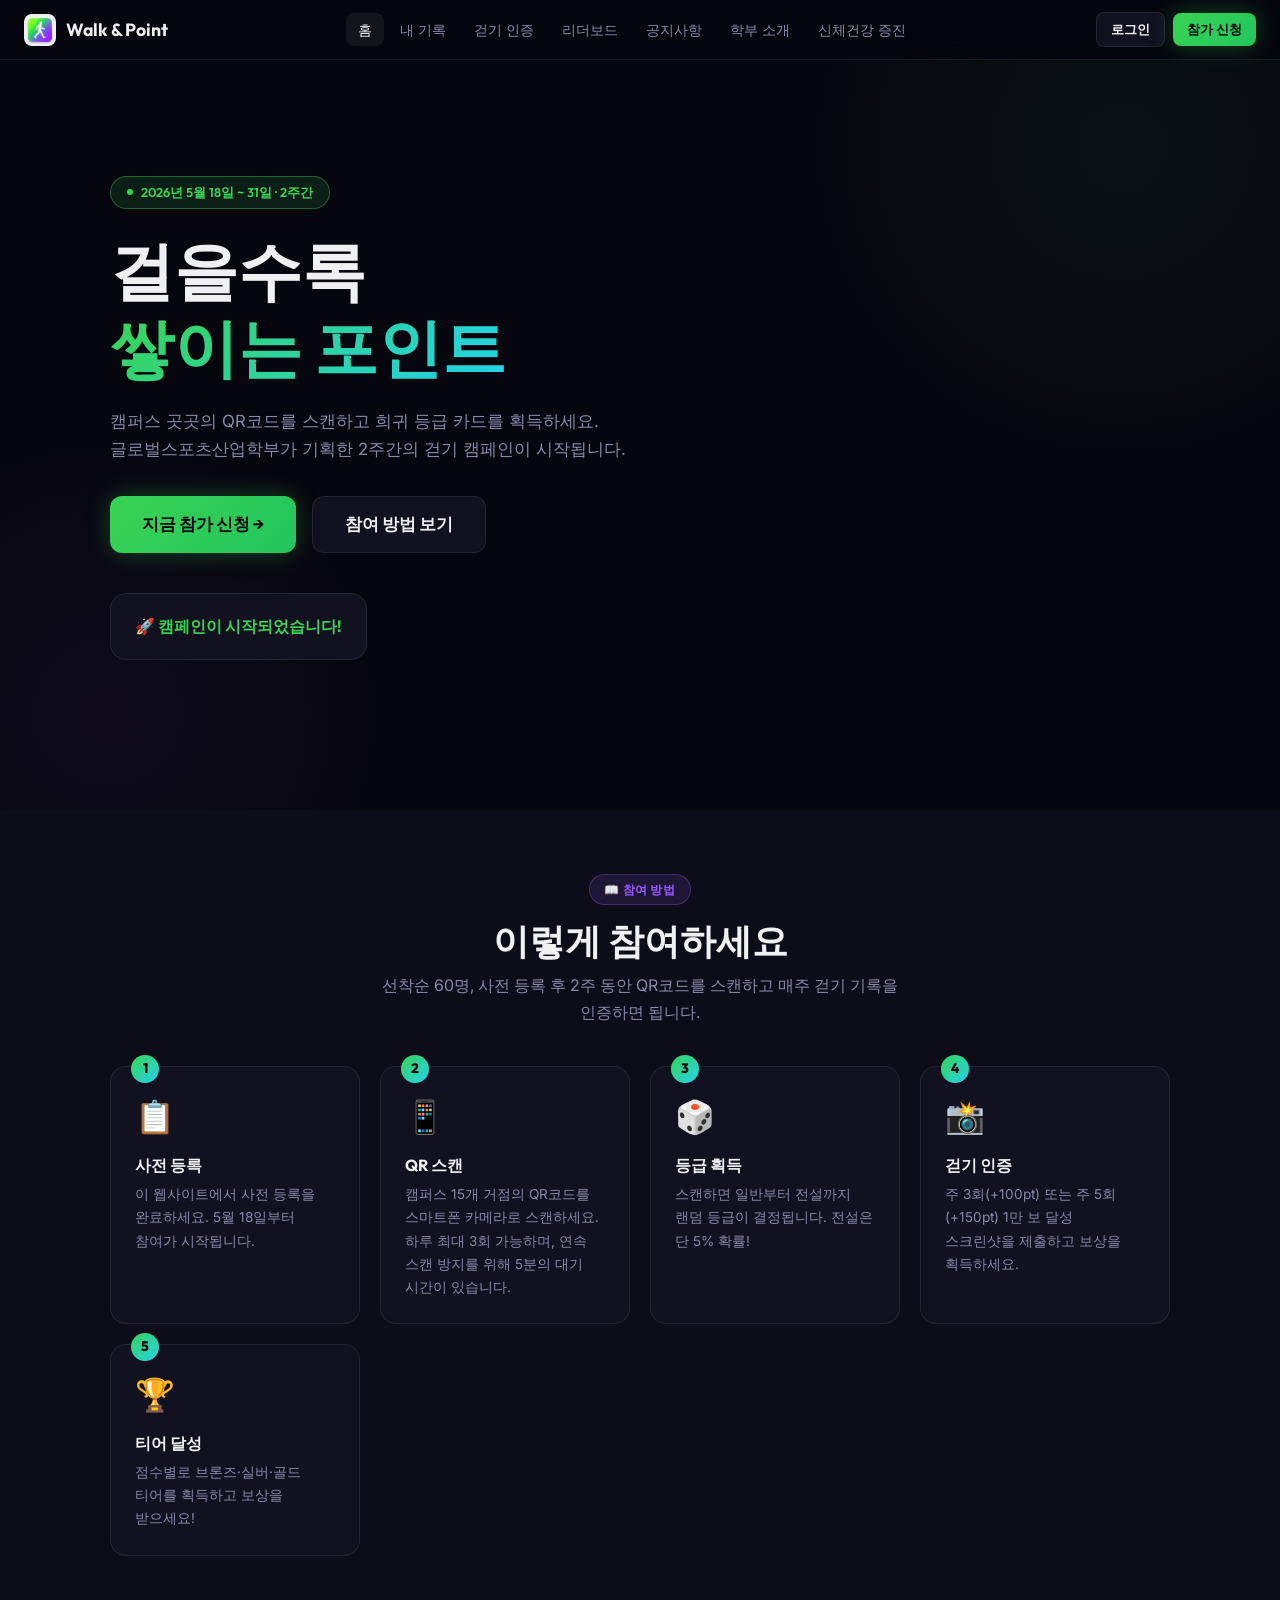
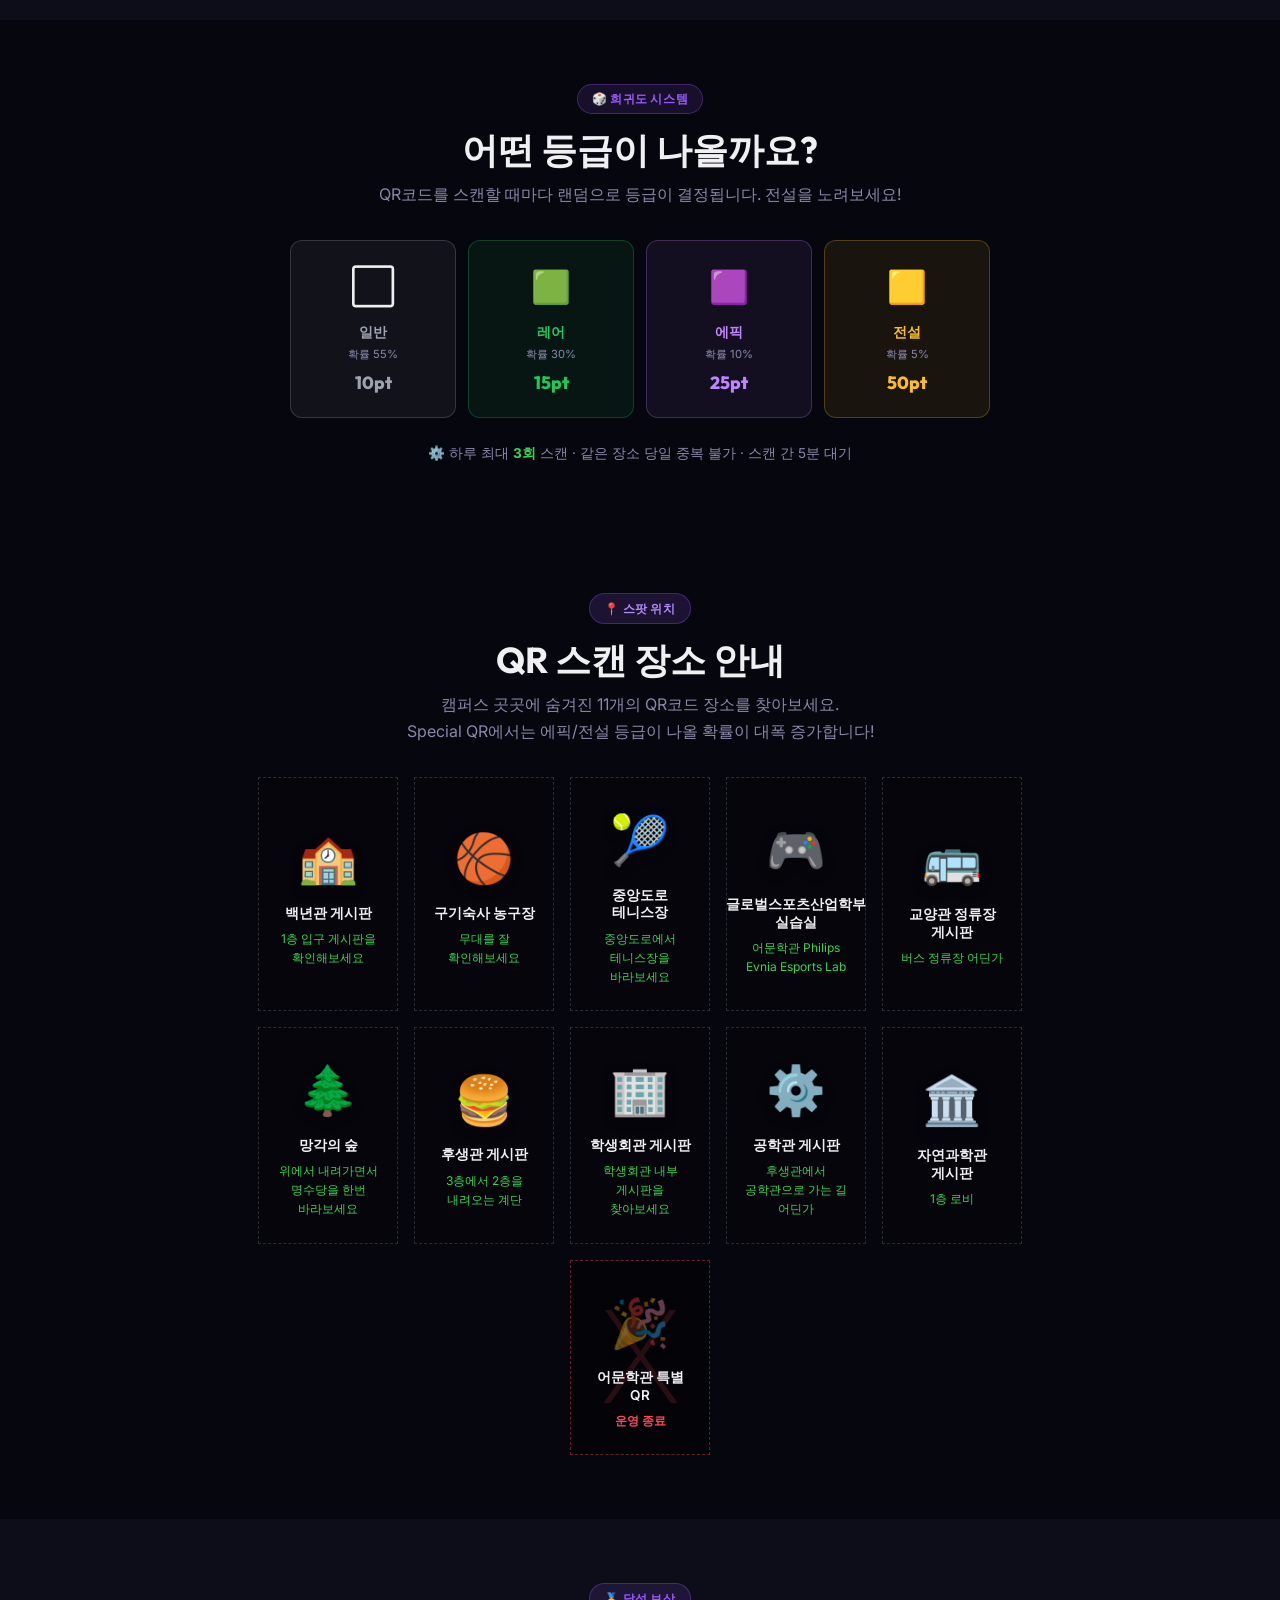
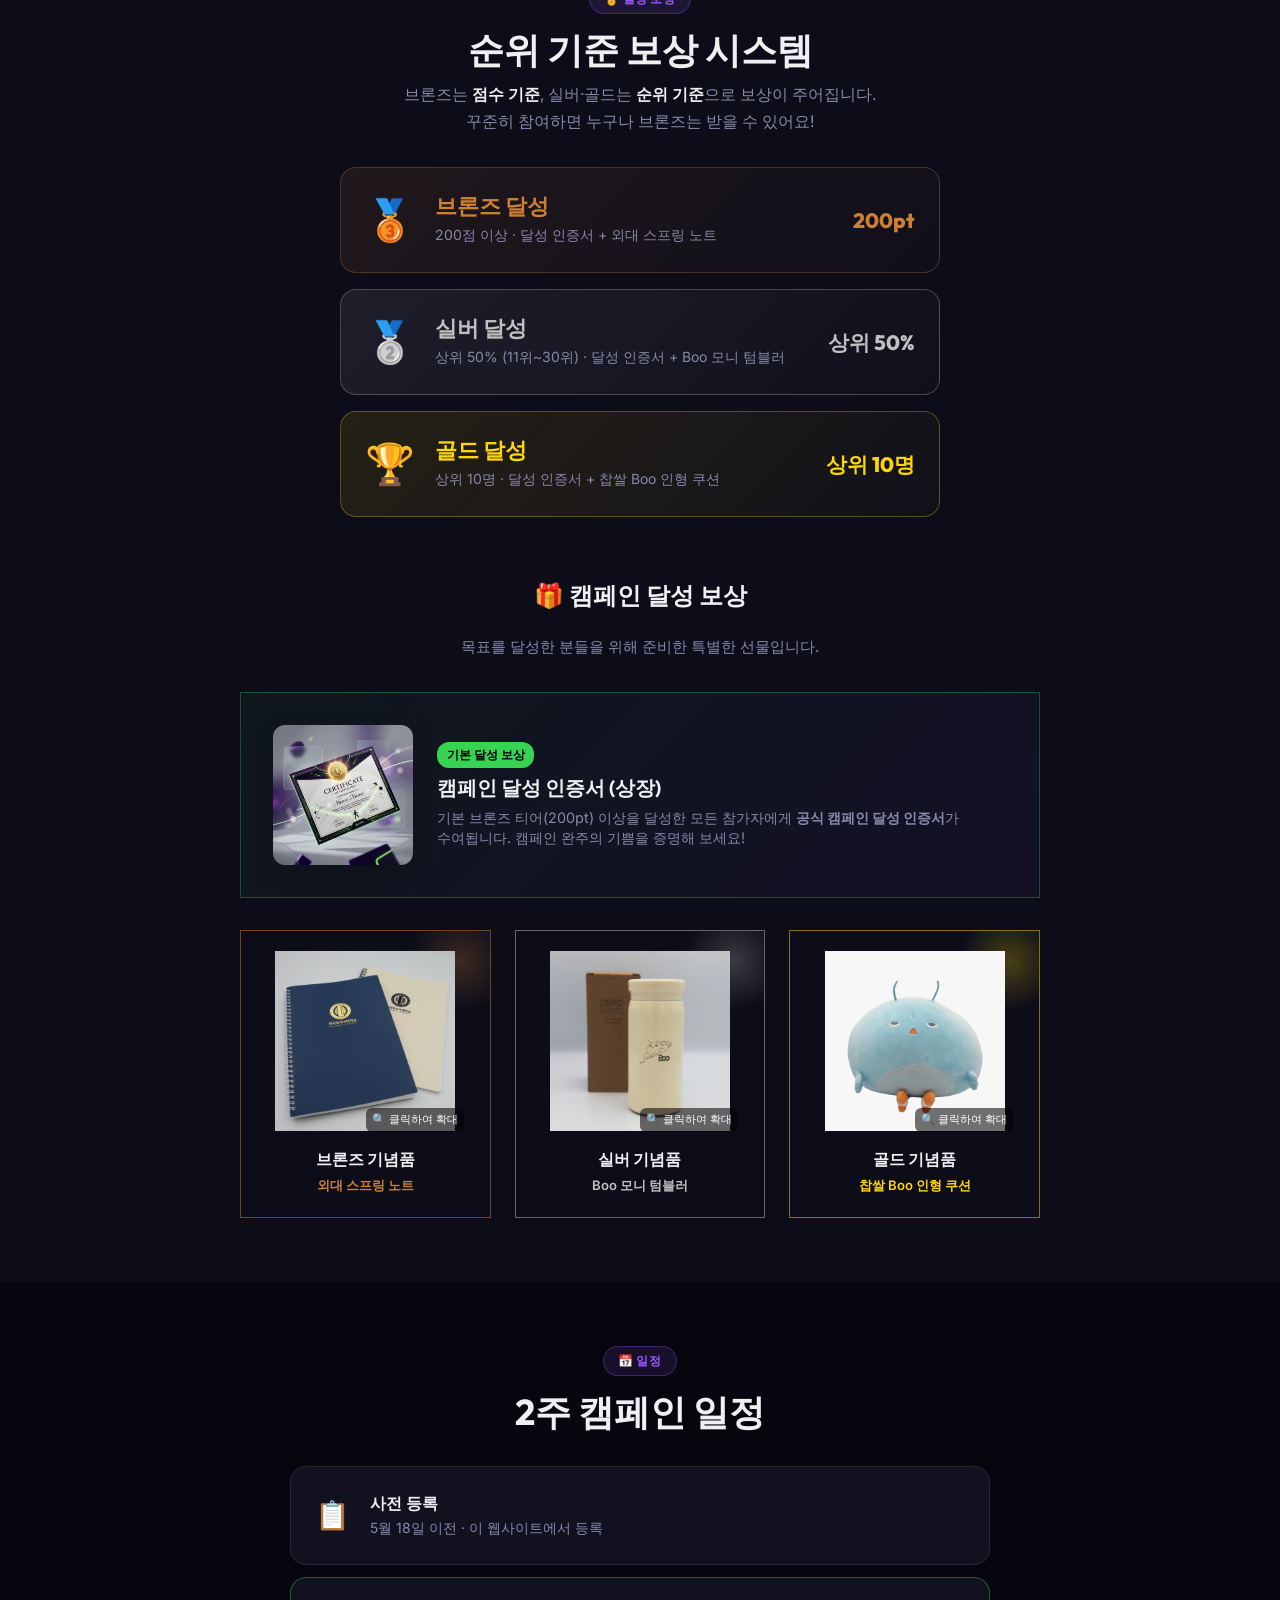
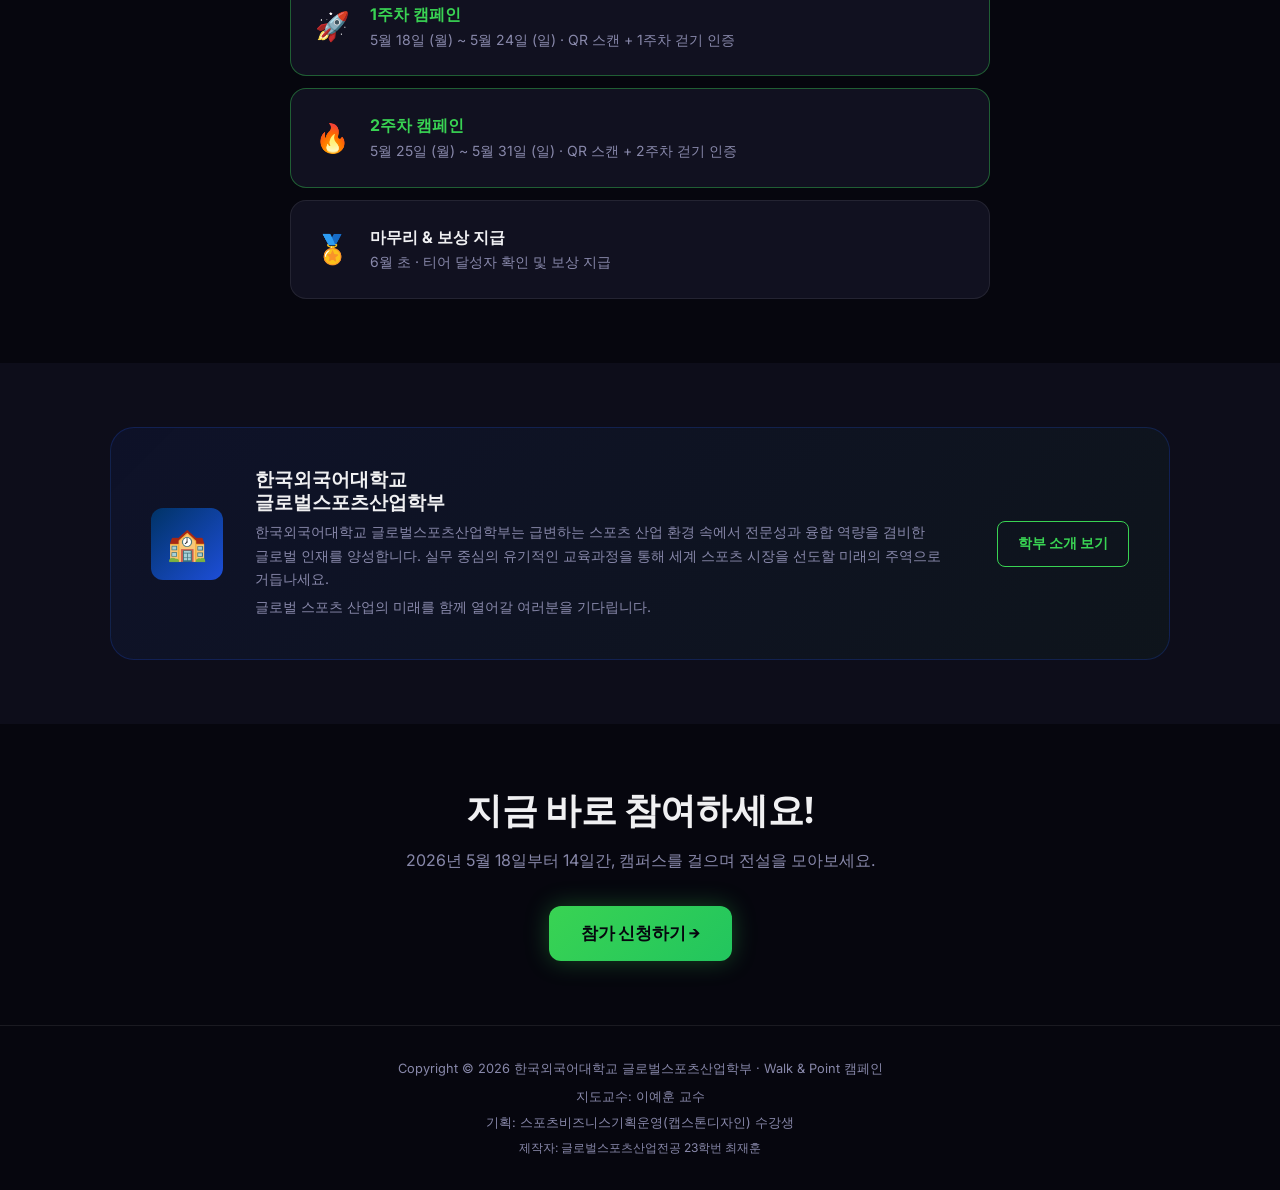
==== commit f9f417ec: "Keep official displayed dates as May 31st while keeping system logic open until June 1st KST" ====
--- a/index.html
+++ b/index.html
@@ -50,7 +50,7 @@
       <div class="hero-content">
         <div class="hero-tag">
           <span class="dot"></span>
-          2026년 5월 18일 ~ 6월 1일 · 15일간
+          2026년 5월 18일 ~ 31일 · 2주간
         </div>
         <h1>걸을수록<br><span class="highlight">쌓이는 포인트</span></h1>
         <p class="hero-desc">
@@ -460,7 +460,7 @@
         <div class="card" style="display:flex;align-items:center;gap:1.25rem;border-color:var(--border-active)">
           <span style="font-size:1.75rem;flex-shrink:0">🔥</span>
           <div><strong style="color:var(--green)">2주차 캠페인</strong>
-            <p style="margin:0;font-size:0.875rem">5월 25일 (월) ~ 6월 1일 (월) · QR 스캔 + 2주차 걷기 인증</p>
+            <p style="margin:0;font-size:0.875rem">5월 25일 (월) ~ 5월 31일 (일) · QR 스캔 + 2주차 걷기 인증</p>
           </div>
         </div>
         <div class="card" style="display:flex;align-items:center;gap:1.25rem">
@@ -494,7 +494,7 @@
     <div class="container" style="text-align:center">
       <h2 style="margin-bottom:1rem">지금 바로 참여하세요!</h2>
       <p style="margin-bottom:2rem;max-width:480px;margin-left:auto;margin-right:auto">
-        2026년 5월 18일부터 15일간, 캠퍼스를 걸으며 전설을 모아보세요.
+        2026년 5월 18일부터 14일간, 캠퍼스를 걸으며 전설을 모아보세요.
       </p>
       <a href="register.html" class="btn btn-primary btn-lg">참가 신청하기 →</a>
     </div>
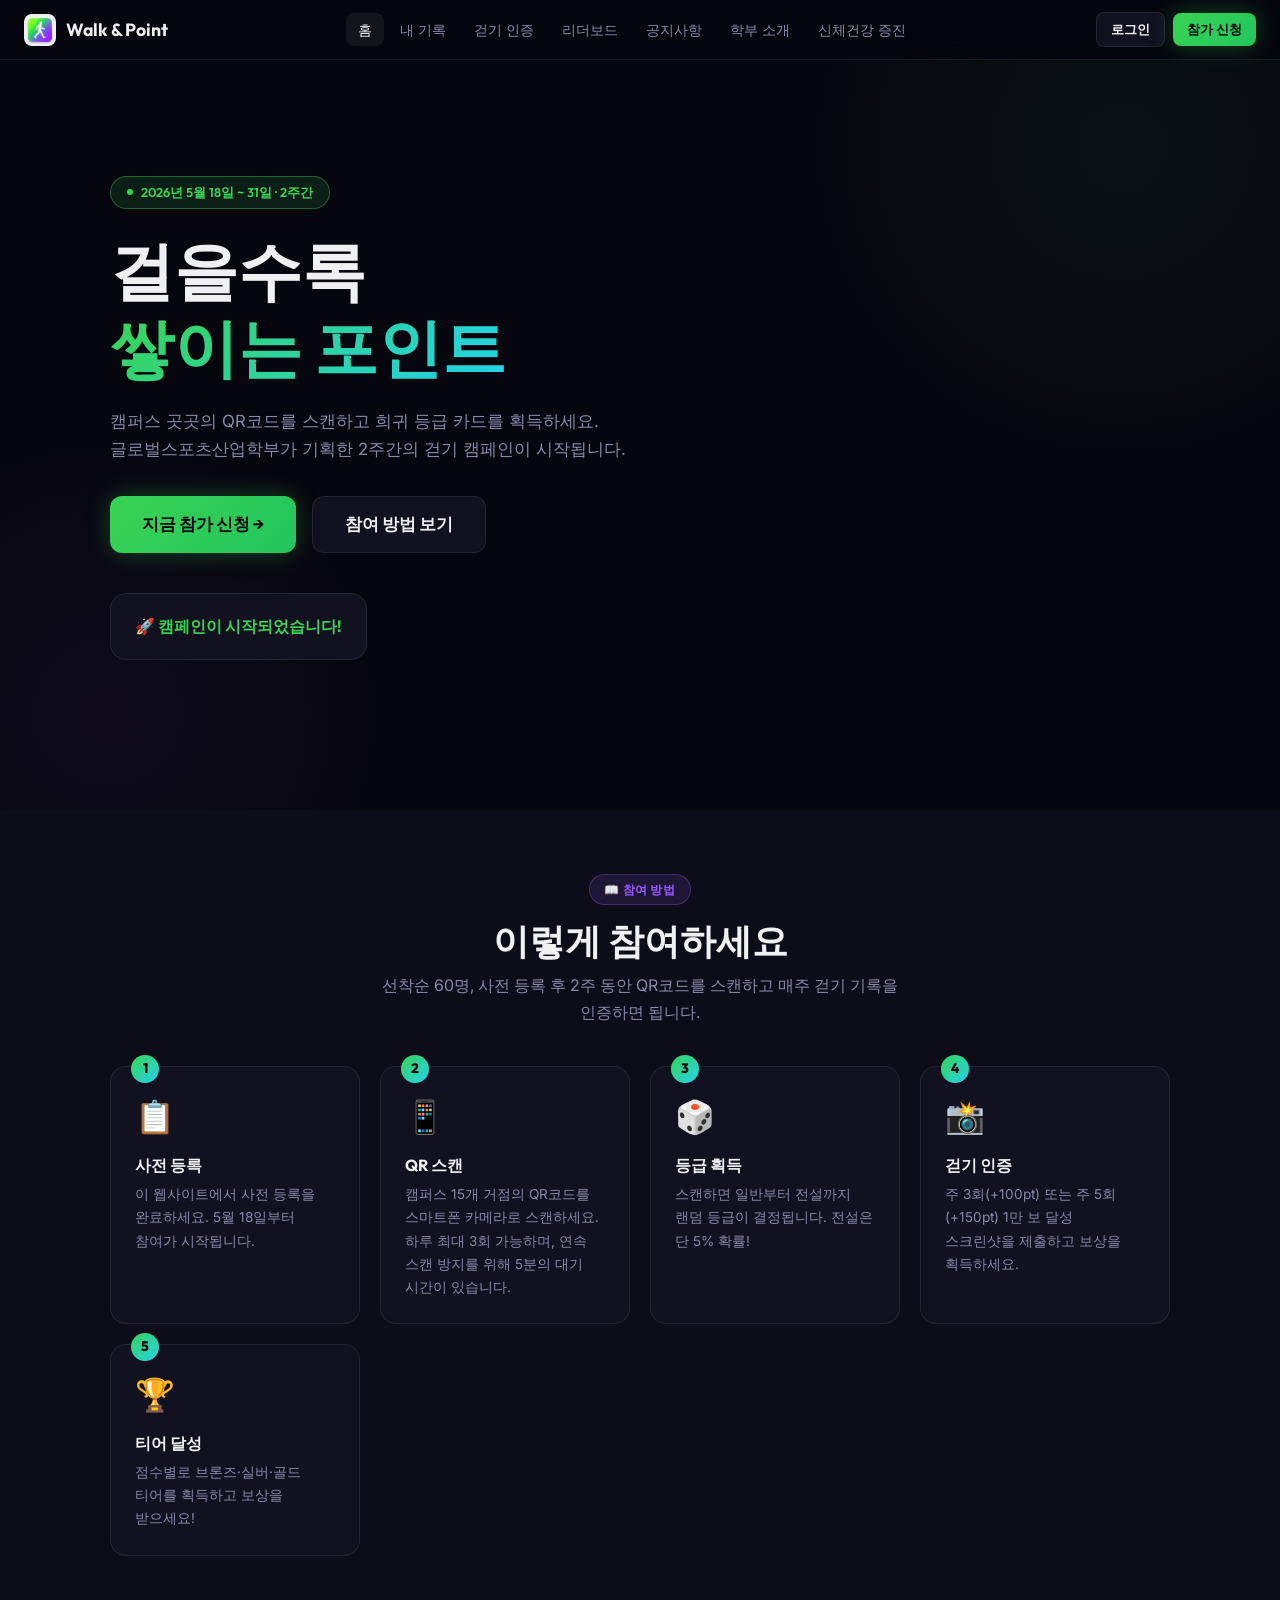
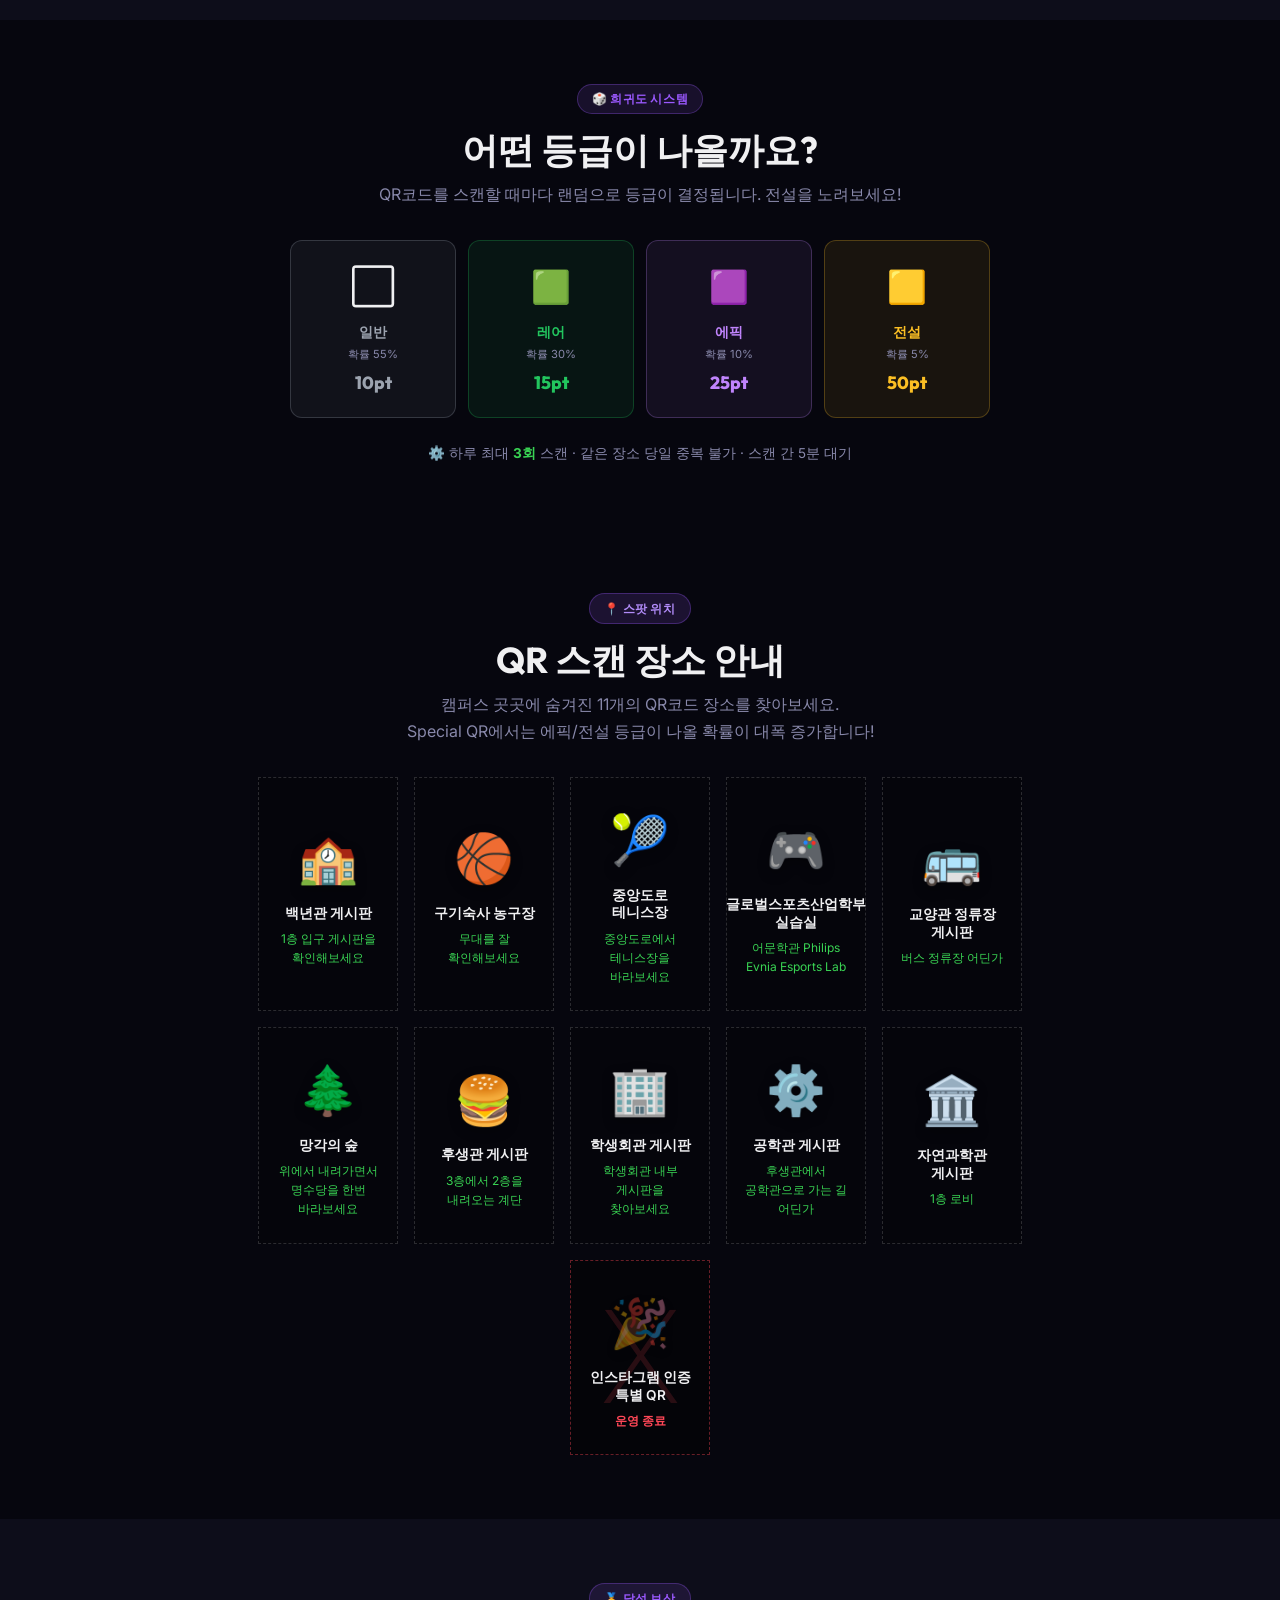
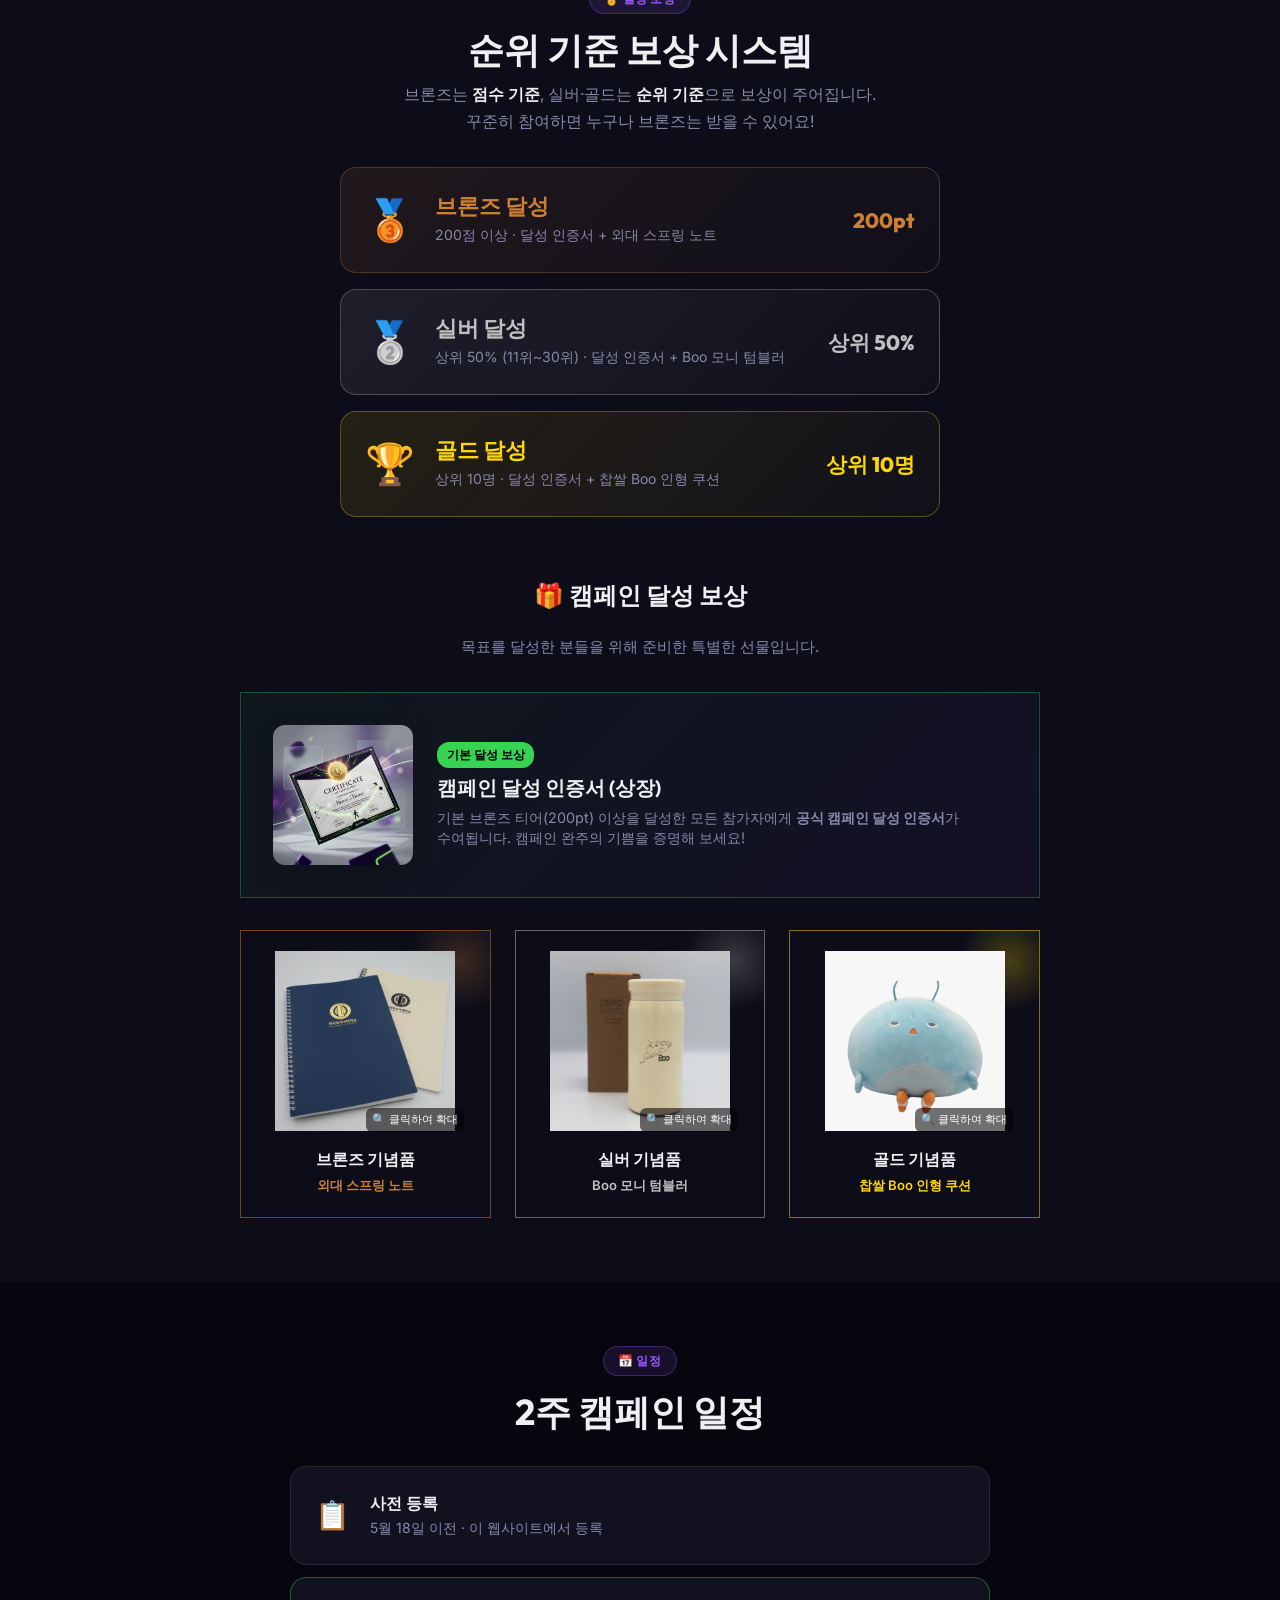
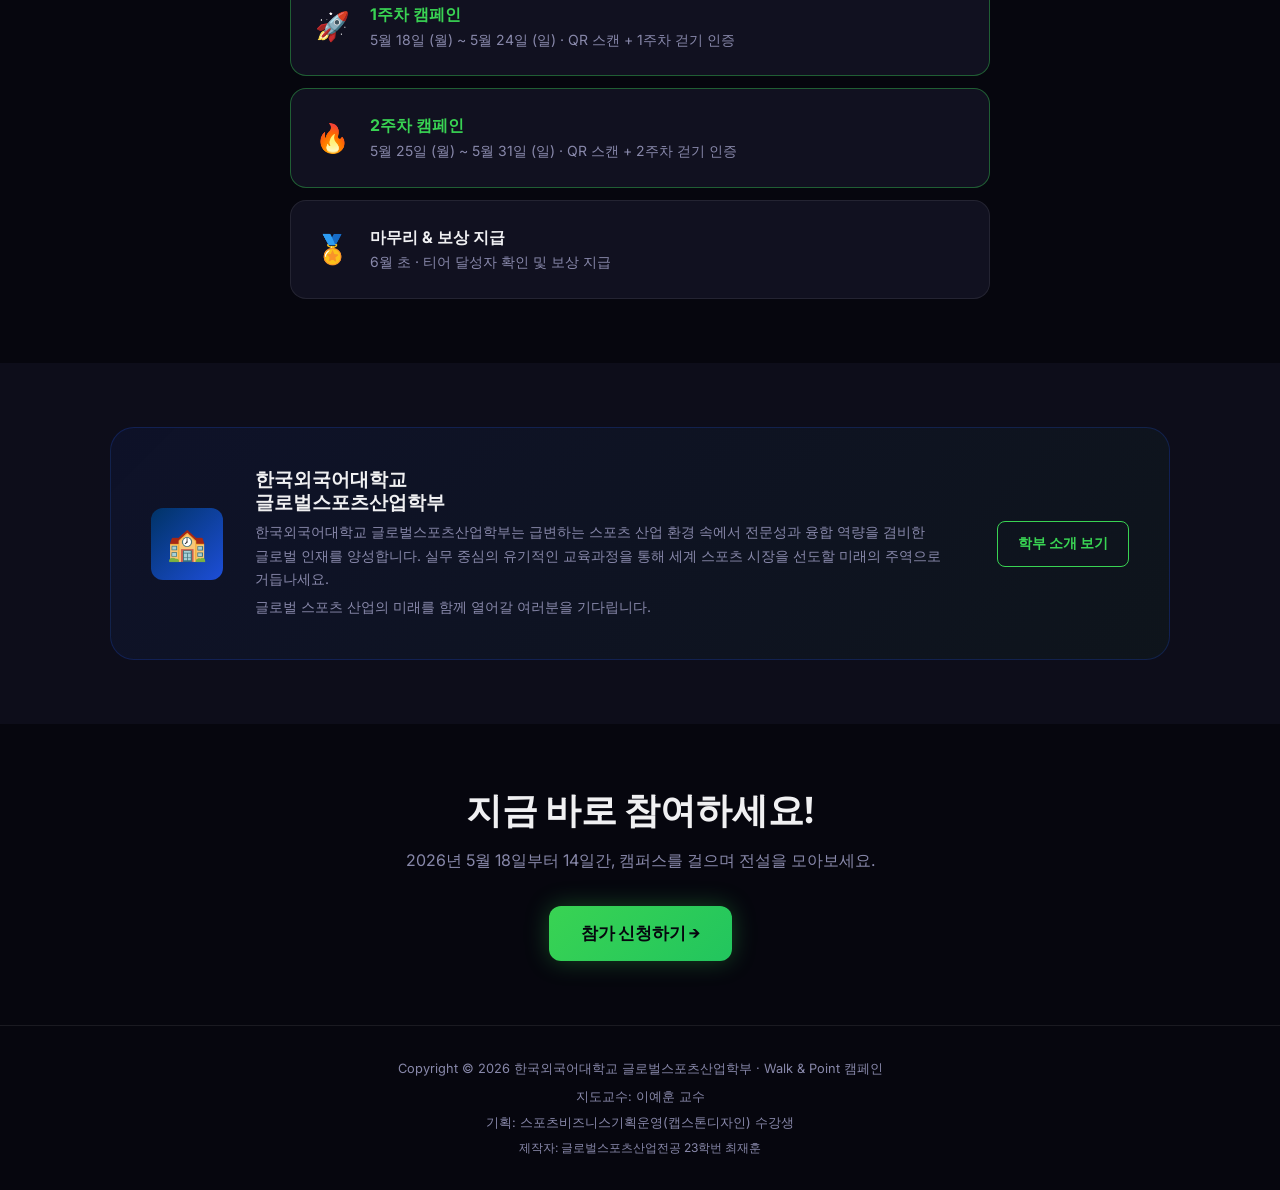
==== commit 1cf62eb2: "feat: 특별 QR을 인스타그램 인증 특별 QR로 변경 및 오늘 자정까지 활성화" ====
--- a/index.html
+++ b/index.html
@@ -257,12 +257,12 @@
           <div style="font-size: 0.85rem; font-weight: 600; color: var(--text-primary); line-height: 1.3;">자연과학관 게시판</div>
           <div style="font-size: 0.75rem; color: var(--green); margin-top: 0.4rem; word-break: keep-all;">1층 로비</div>
         </div>
-        <!-- Spot 11 (Special QR - 어문학관 특별 QR) -->
+        <!-- Spot 11 (Special QR - 인스타그램 인증 특별 QR) -->
         <div class="glass-panel" id="spot-11-card"
           style="position: relative; width: 140px; padding: 1.5rem 1rem; text-align: center; border: 1px dashed rgba(255,255,255,0.15); display: flex; flex-direction: column; justify-content: center; align-items: center; min-height: 130px; background: rgba(0,0,0,0.2); overflow: hidden; transition: all 0.3s ease;">
           <div id="spot-11-bg-x" style="position: absolute; font-size: 8rem; font-weight: 200; color: rgba(255,71,87,0.15); line-height: 1; pointer-events: none; user-select: none; display: none;">X</div>
           <div style="font-size: 3rem; margin-bottom: 0.5rem; filter: drop-shadow(0 4px 6px rgba(0,0,0,0.3));" id="spot-11-emoji">🔥</div>
-          <div style="font-size: 0.85rem; font-weight: 600; color: var(--text-primary); line-height: 1.3; position: relative; z-index: 1;" id="spot-11-name">어문학관 특별 QR</div>
+          <div style="font-size: 0.85rem; font-weight: 600; color: var(--text-primary); line-height: 1.3; position: relative; z-index: 1;" id="spot-11-name">인스타그램 인증 특별 QR</div>
           <div style="font-size: 0.75rem; color: var(--green); font-weight: bold; margin-top: 0.4rem; word-break: keep-all; position: relative; z-index: 1;" id="spot-11-status">로딩 중...</div>
         </div>
 
@@ -718,7 +718,7 @@
 
     initRainyDayEvent();
 
-    // ── 어문학관 특별 QR 홈화면 실시간 상태 표시 ──
+    // ── 인스타그램 인증 특별 QR 홈화면 실시간 상태 표시 ──
     function updateSpecialQRCardStatus() {
       const card = document.getElementById("spot-11-card");
       const bgX = document.getElementById("spot-11-bg-x");
@@ -728,7 +728,7 @@
 
       const now = new Date();
       const openTime = new Date("2026-05-27T11:00:00+09:00");
-      const closeTime = new Date("2026-05-28T22:00:00+09:00");
+      const closeTime = new Date("2026-06-01T23:59:59+09:00");
 
       if (now < openTime) {
         card.style.border = "1px dashed rgba(251,191,36,0.5)";
